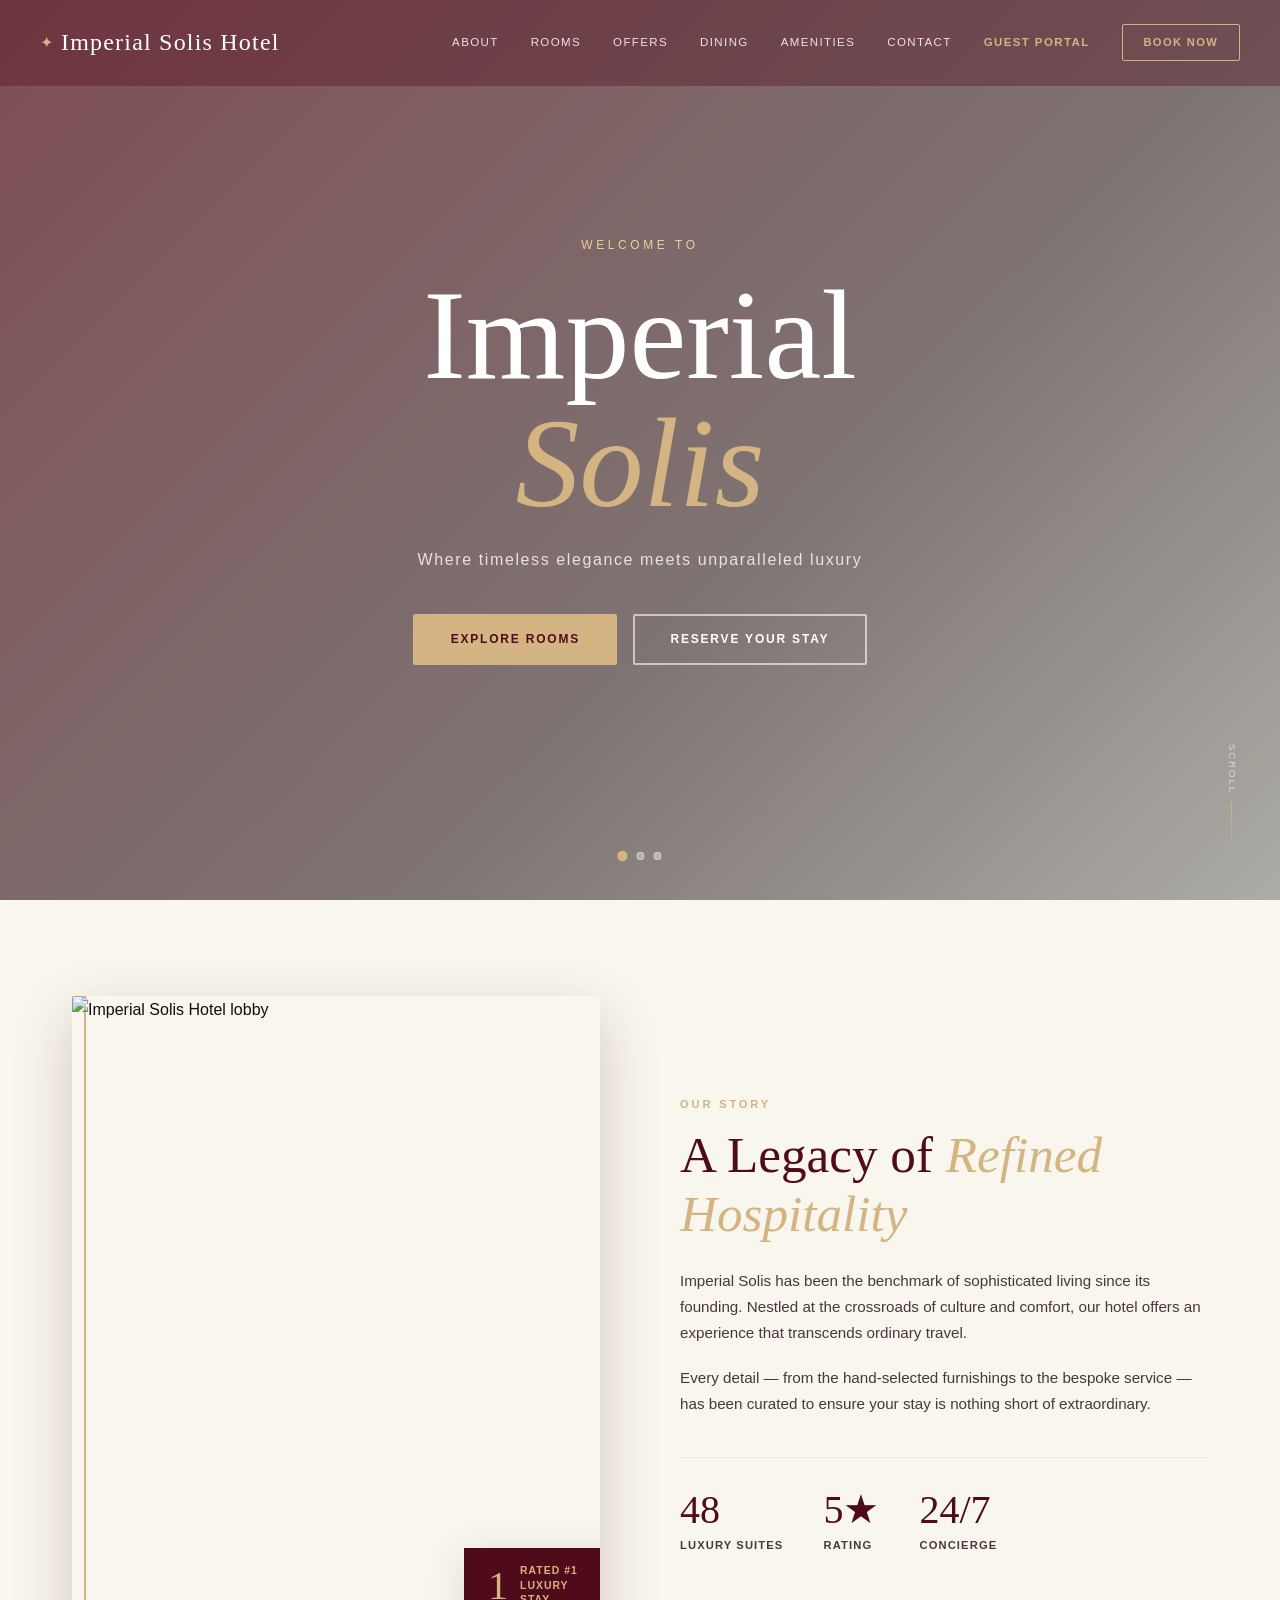
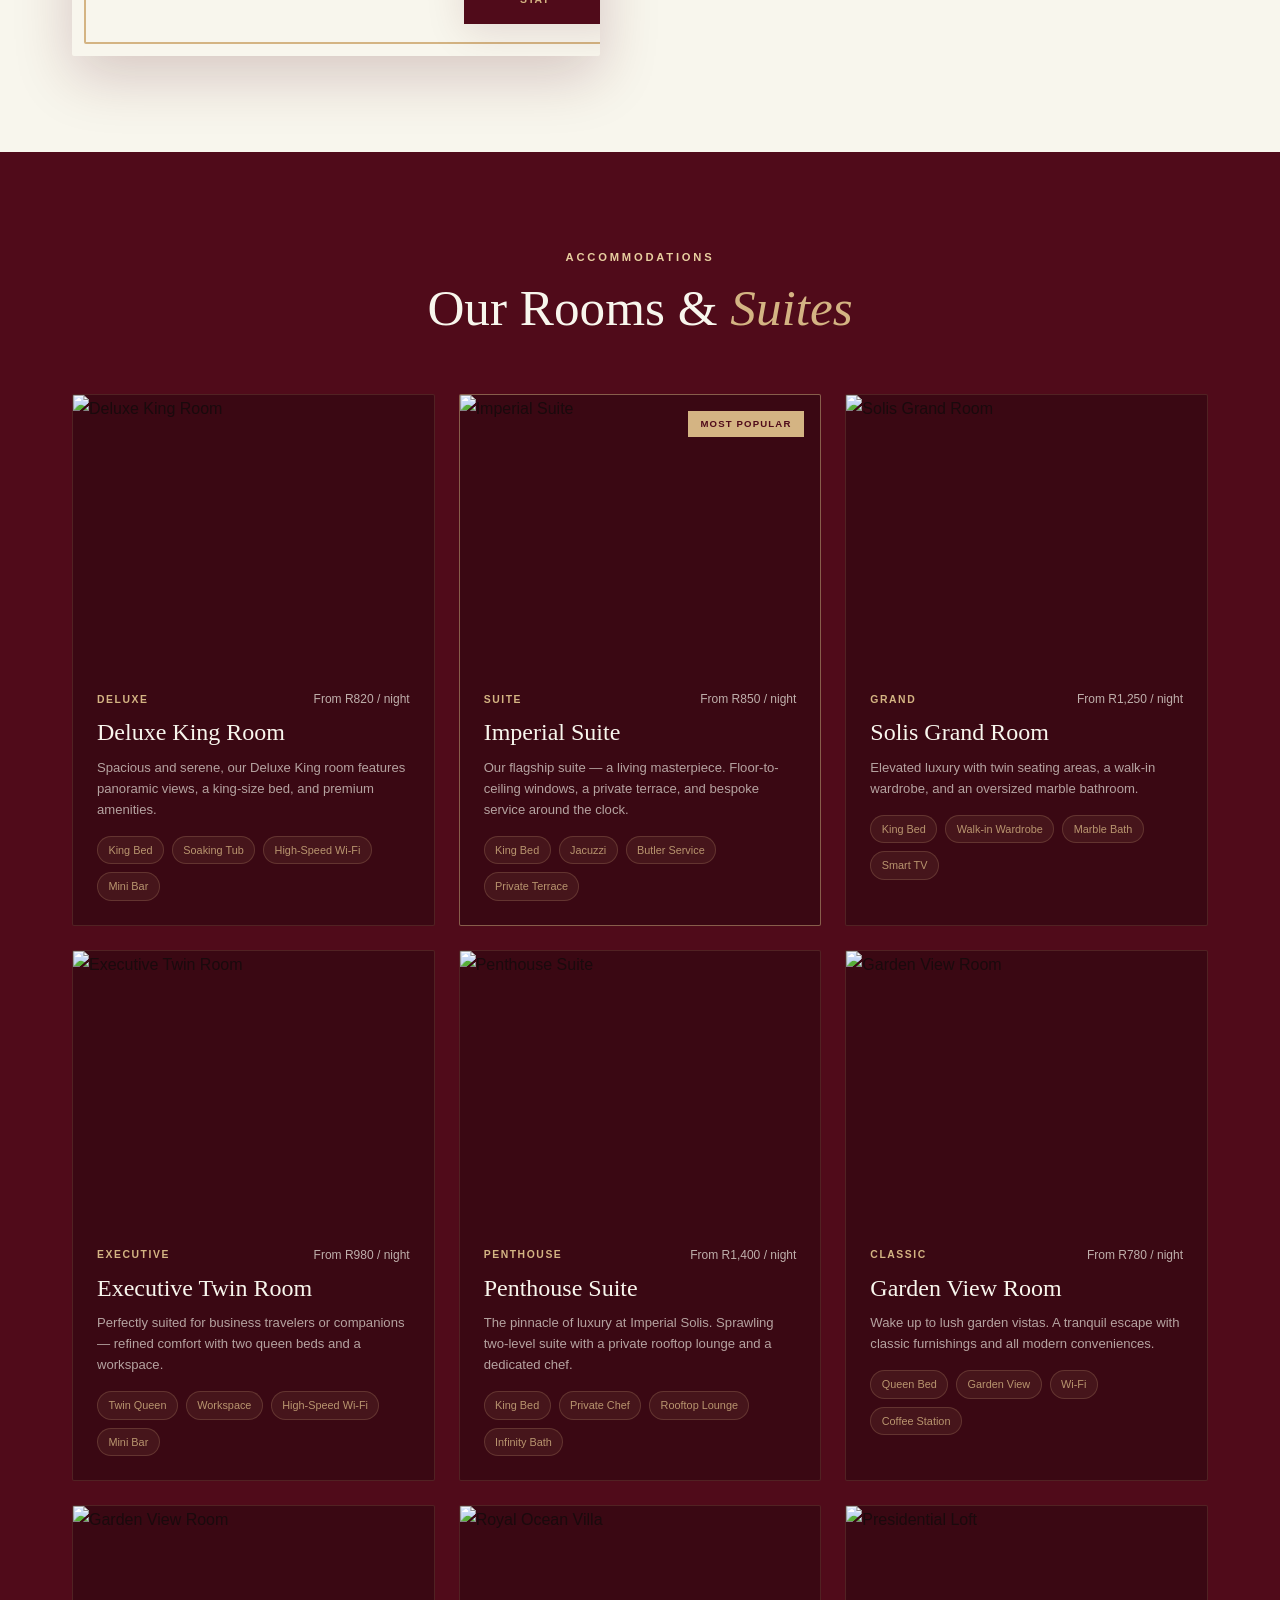
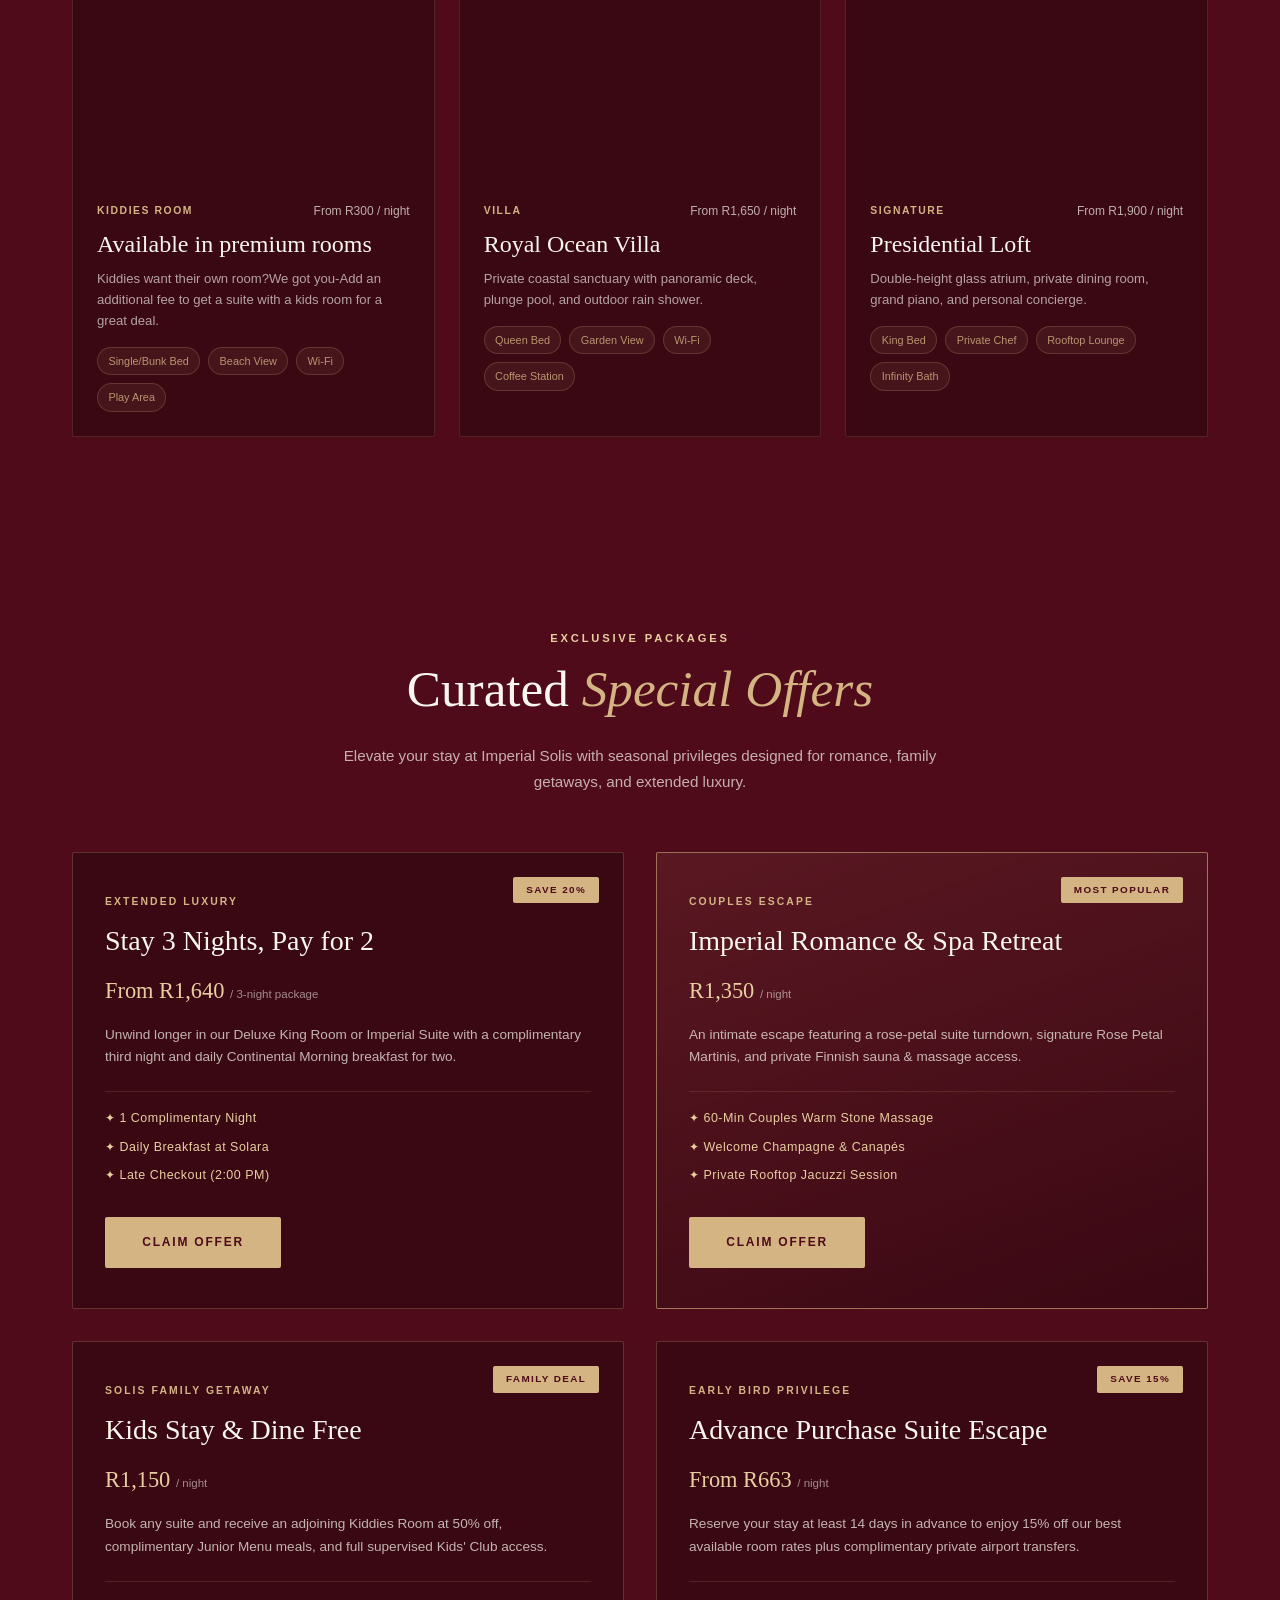
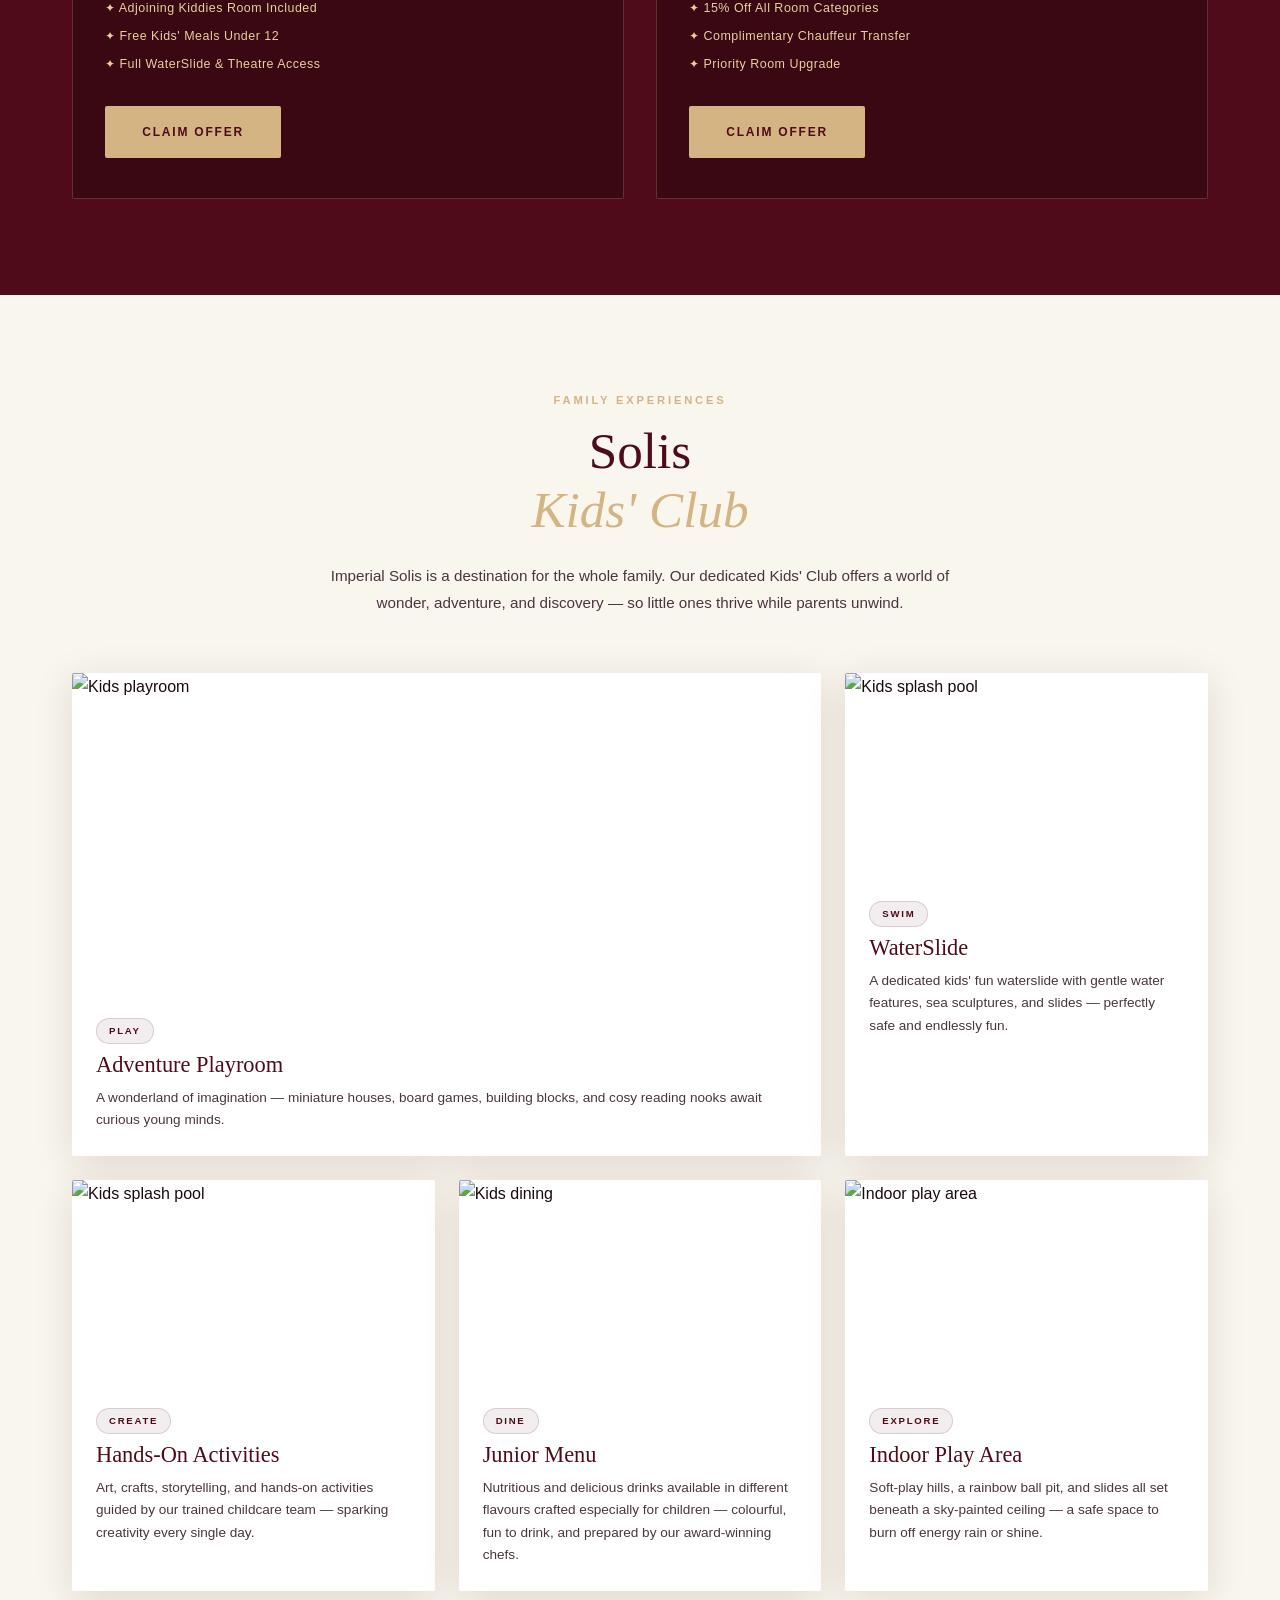
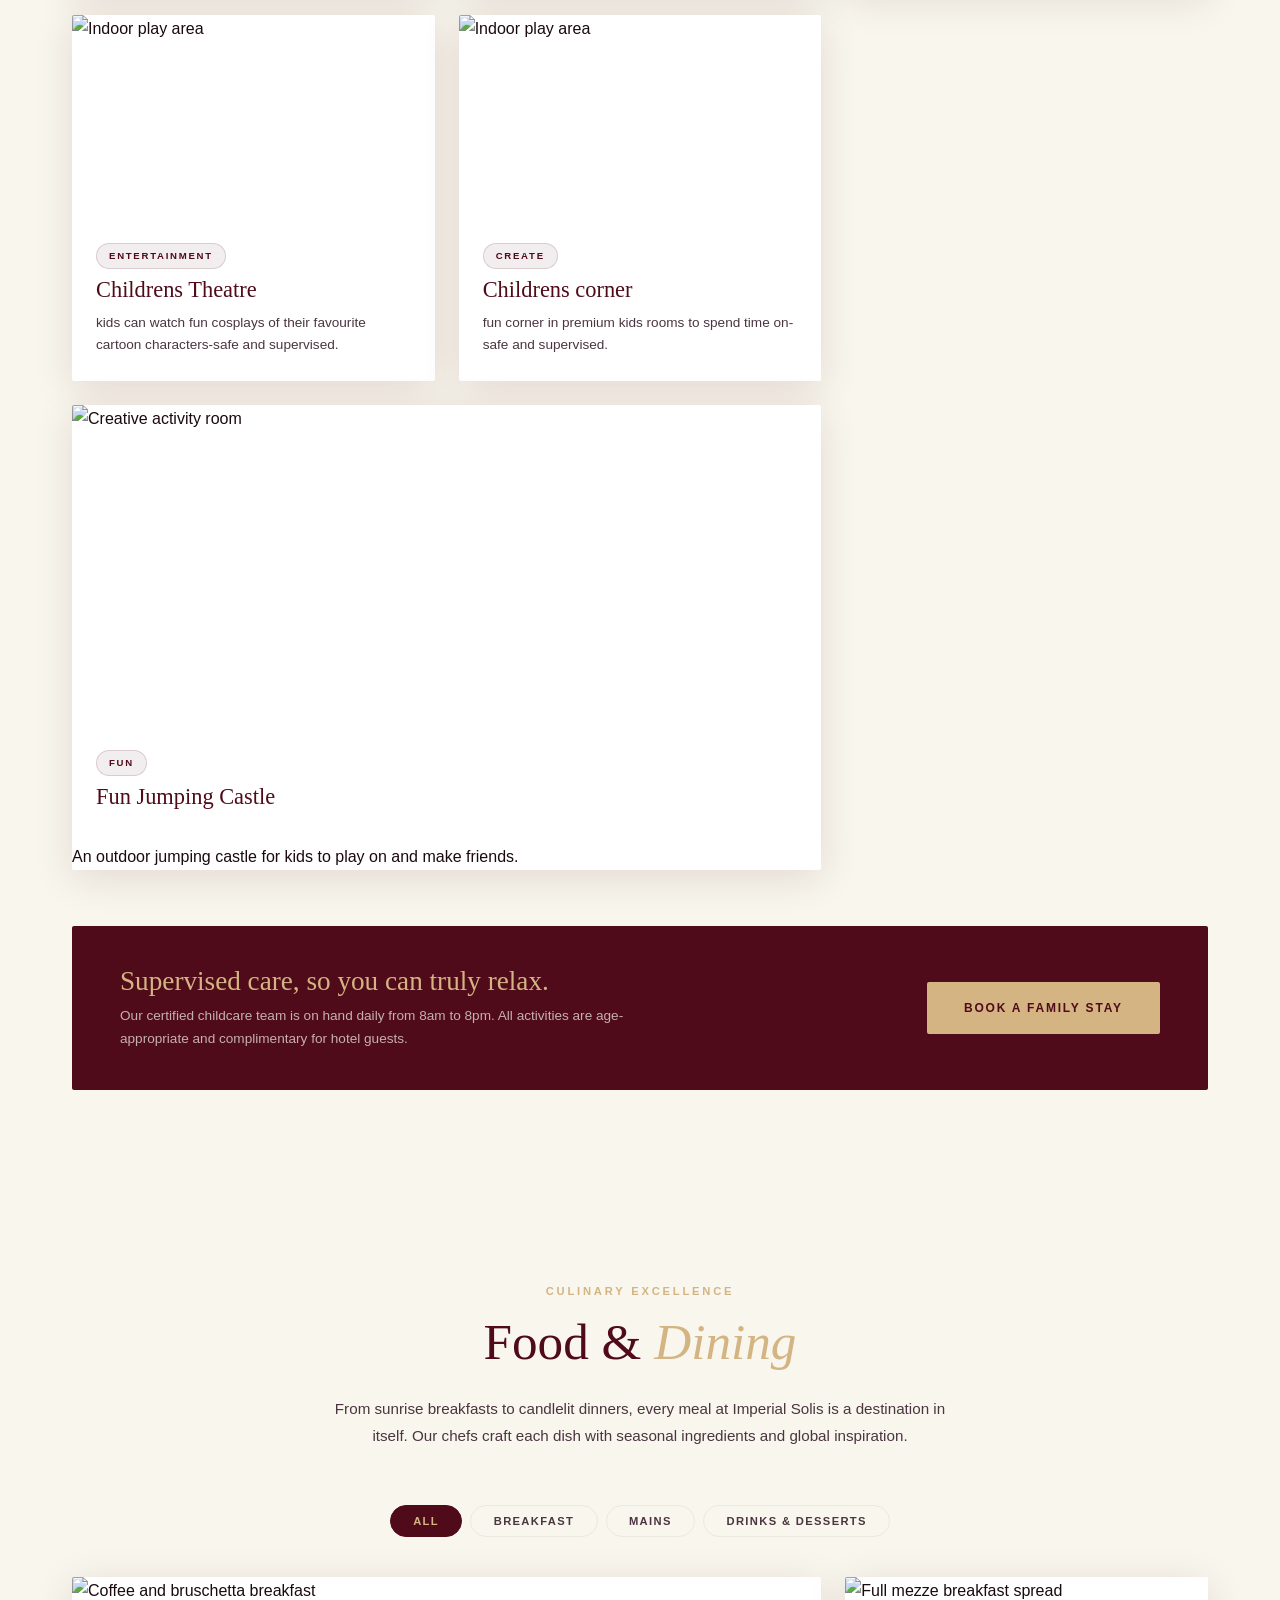
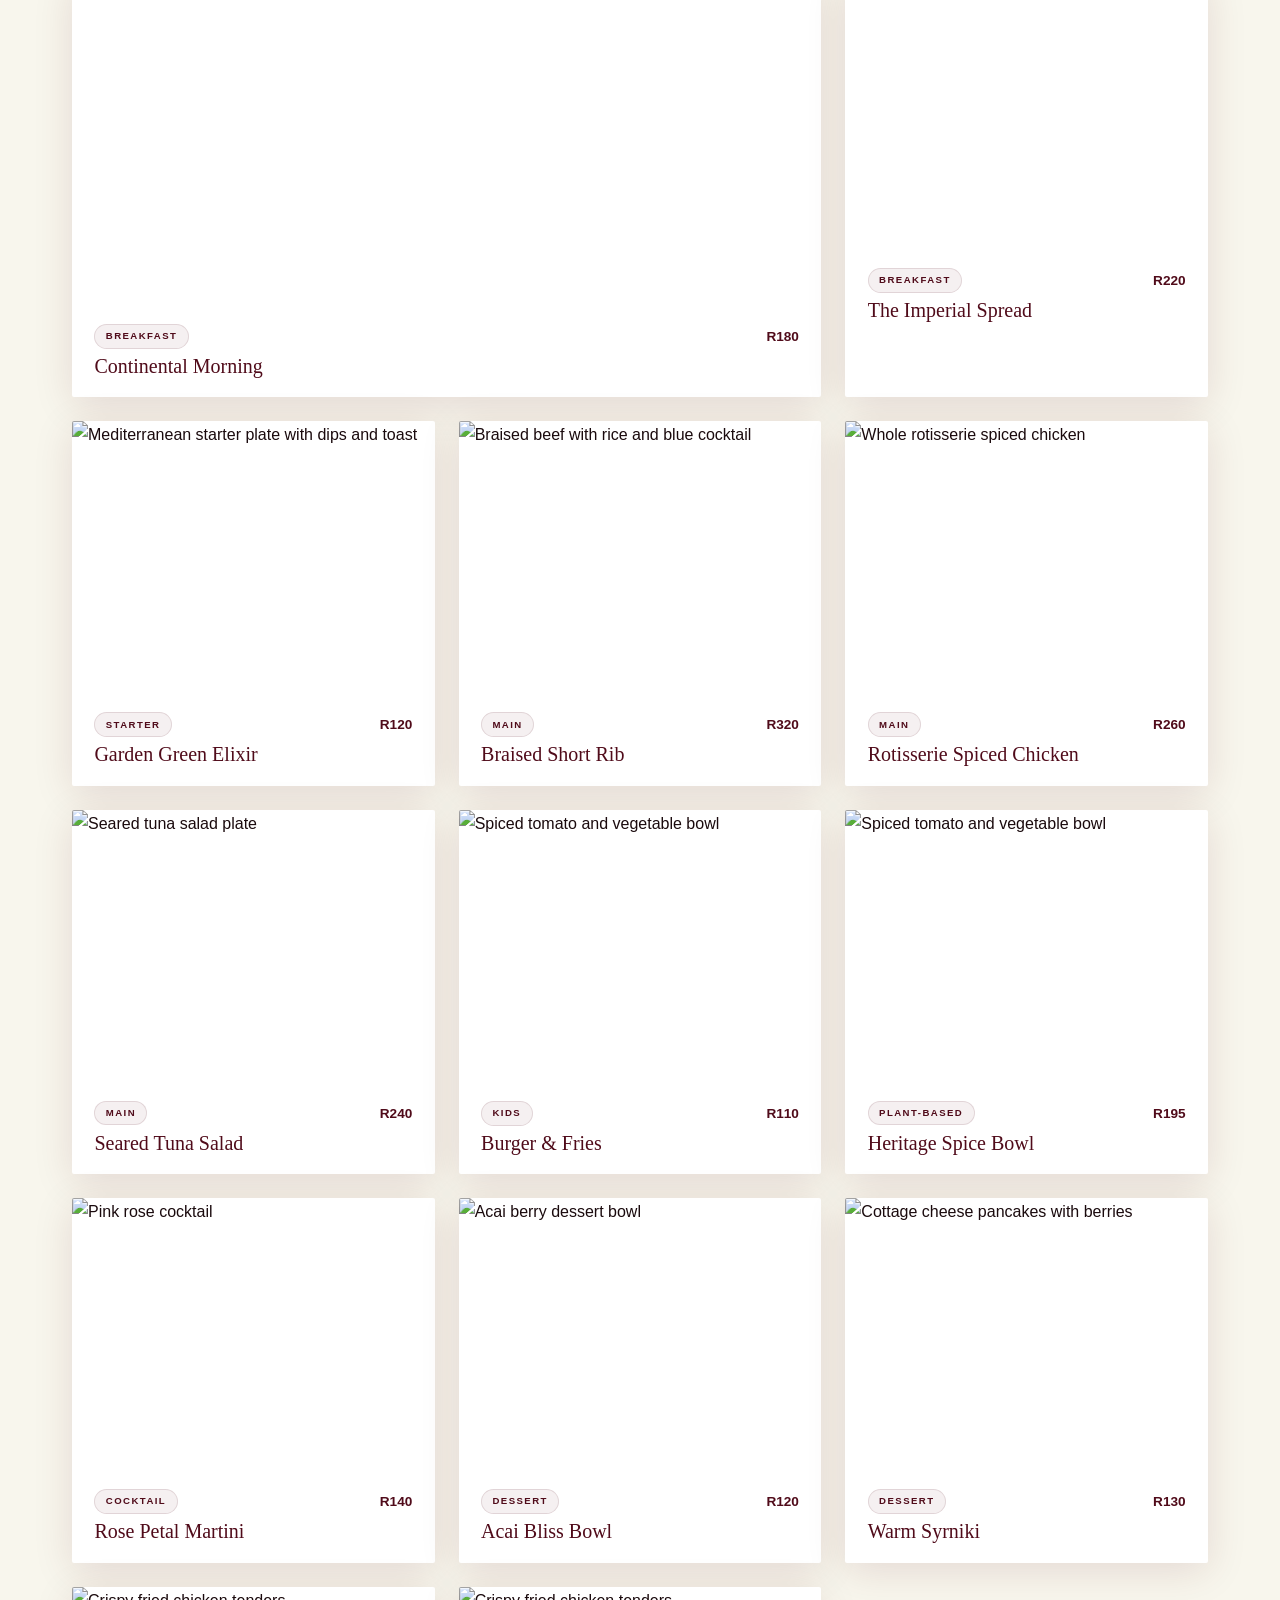
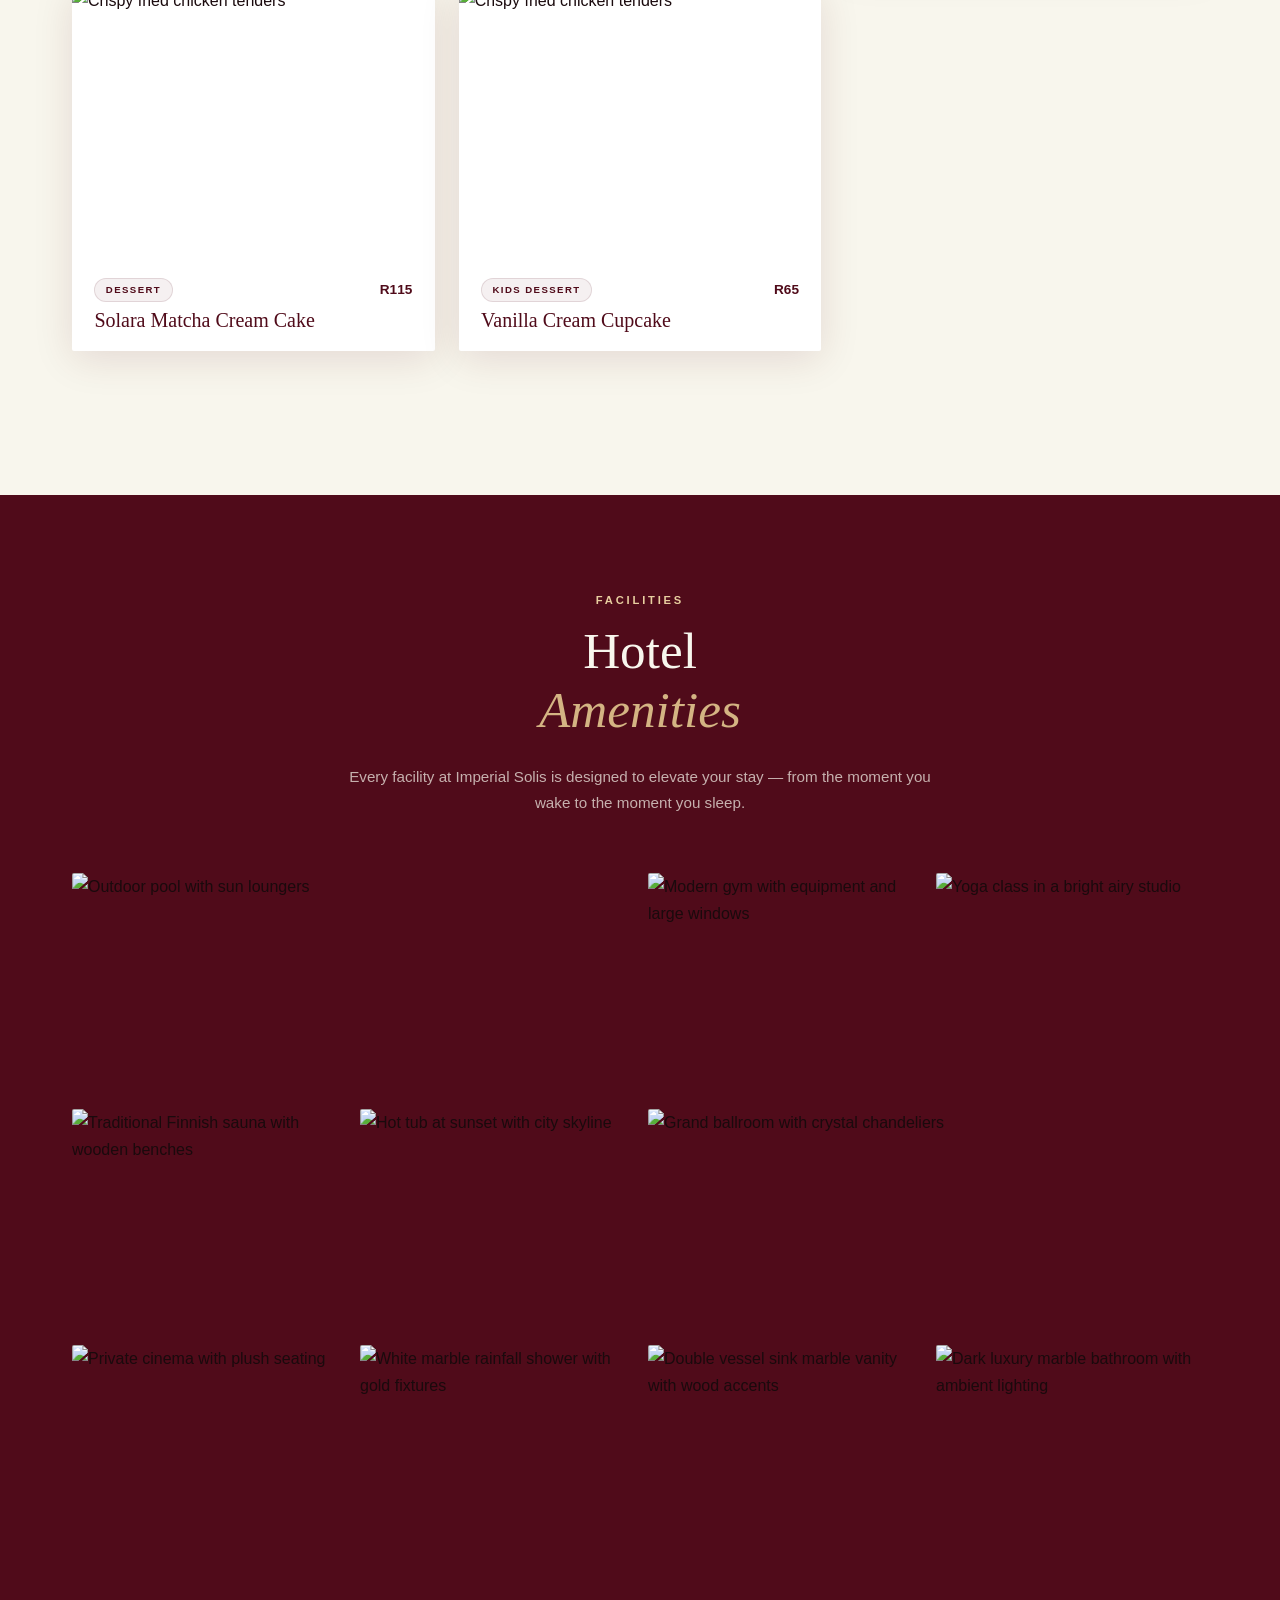
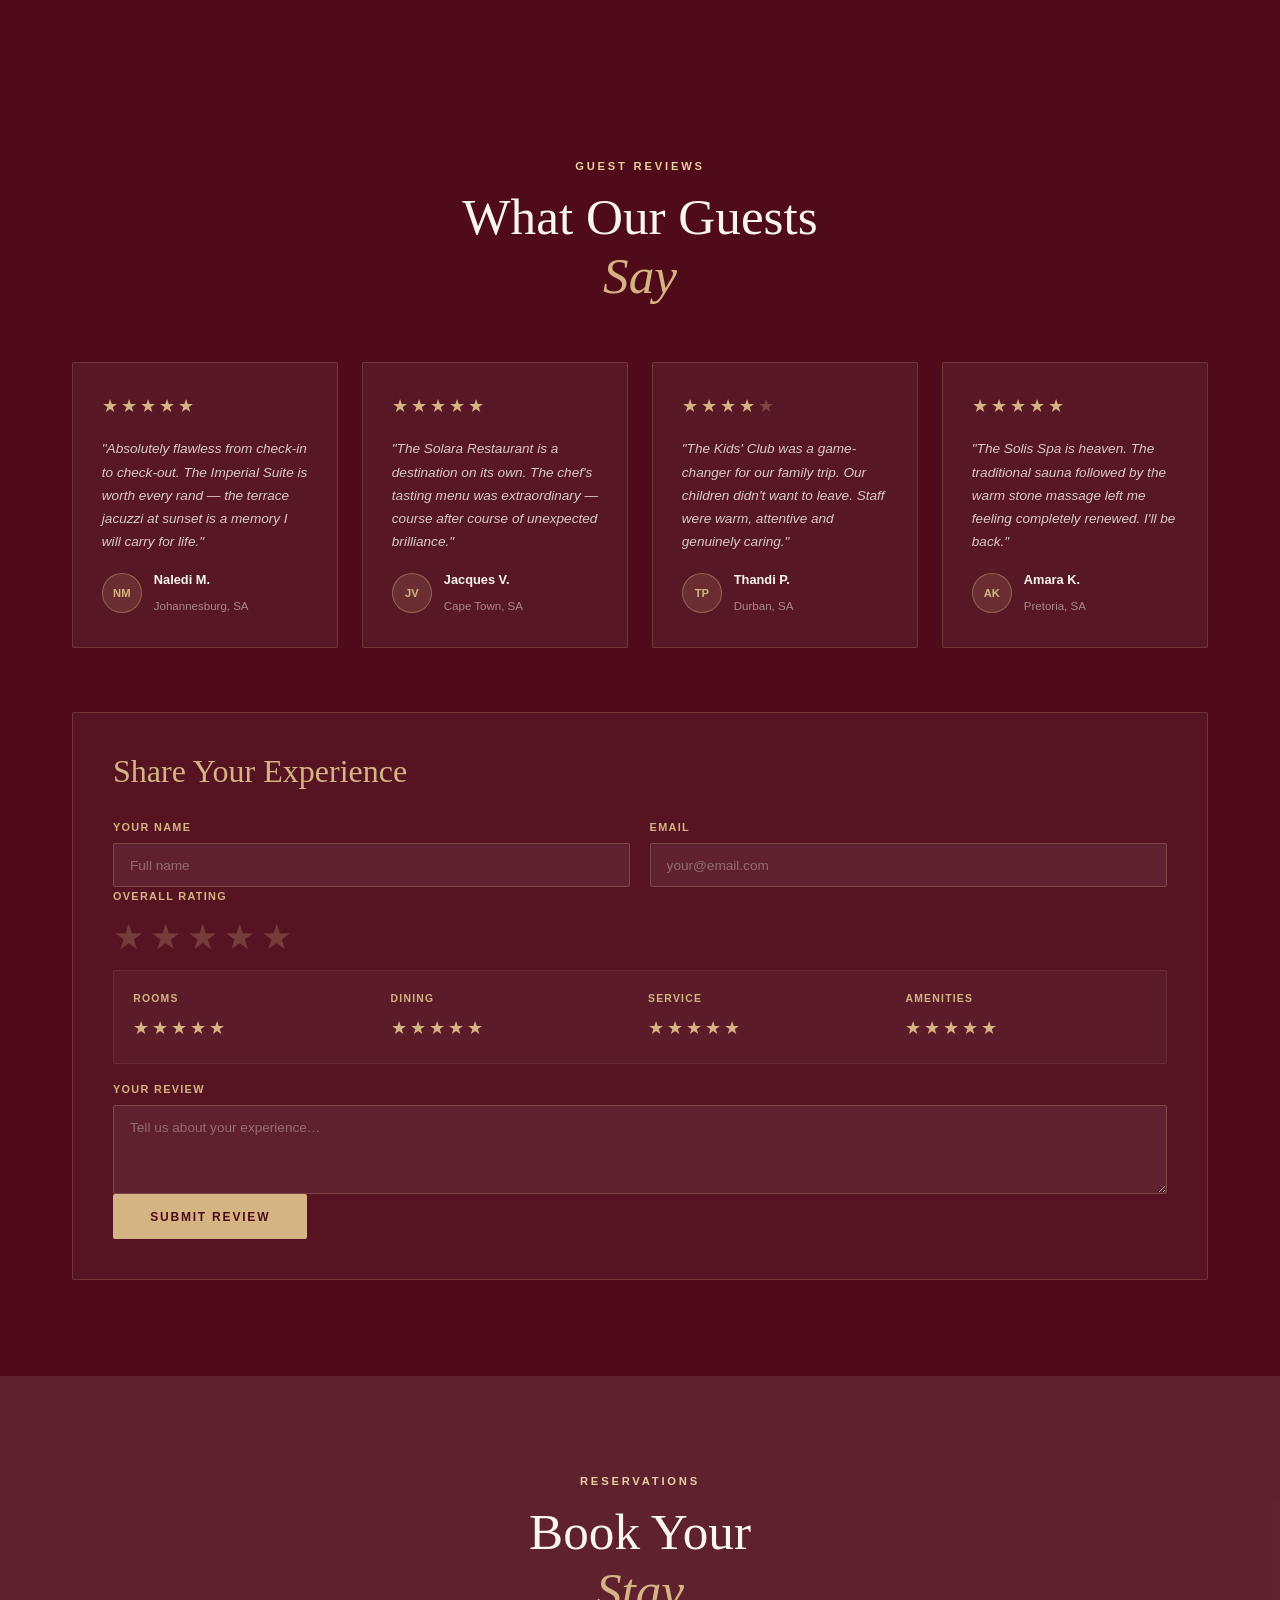
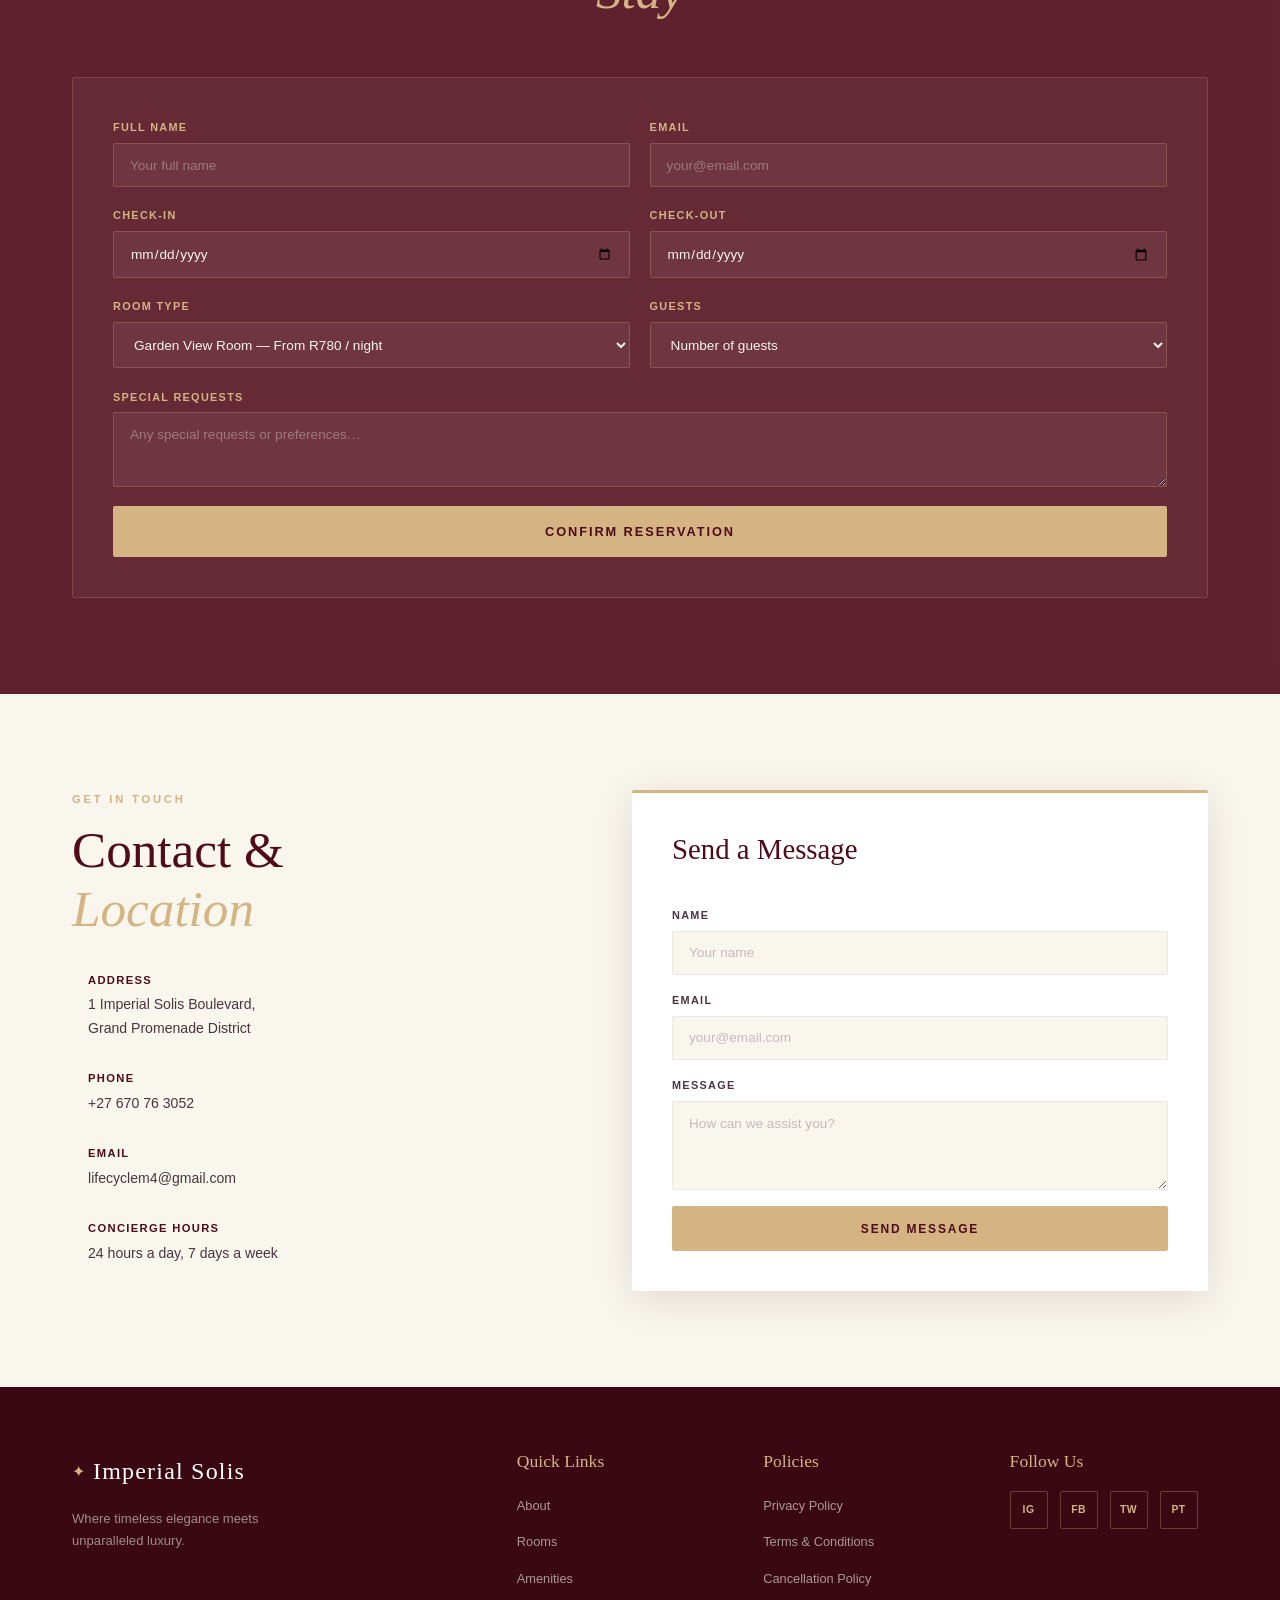
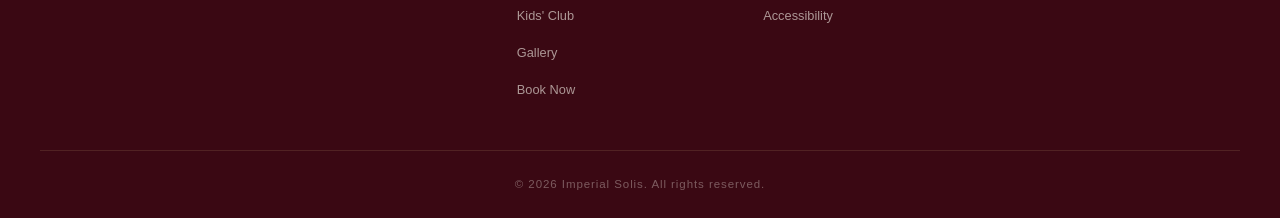
==== index.html @ 30271e2d "Add files via upload" ====
<!DOCTYPE html>
<html lang="en">
<head>
  <meta charset="UTF-8" />
  <meta name="viewport" content="width=device-width, initial-scale=1.0" />
  <title>Imperial Solis | Luxury Hotel</title>
  <link rel="preconnect" href="https://googleapis.com" />
  <link rel="preconnect" href="https://gstatic.com" crossorigin />
  <link href="https://googleapis.com/css2?family=Cormorant+Garamond:ital,wght@0,300;0,400;0,600;1,400&family=Montserrat:wght@300;400;500;600;700&display=swap" rel="stylesheet" />
  <link rel="stylesheet" href="style.css" />
</head>
<body>

  <!-- NAVBAR -->
  <header id="navbar" class="at-hero">
    <div class="nav-inner">
      <a href="#hero" class="logo">
        <span class="logo-icon">✦</span>
        <span class="logo-text">Imperial Solis Hotel</span>
      </a>
      <nav class="nav-links" id="navLinks">
        <a href="#about">About</a>
        <a href="#rooms">Rooms</a>
        <a href="#offers">Offers</a>
        <a href="#dining">Dining</a>
        <a href="#amenities">Amenities</a>
        <a href="#contact">Contact</a>
        <a href="guest.html" style="color: var(--gold); font-weight: 700;">Guest Portal</a>
      </nav>
      <a href="#booking" class="nav-cta">Book Now</a>
      <button class="hamburger" id="hamburger" aria-label="Menu">
        <span></span><span></span><span></span>
      </button>
    </div>
  </header>

  <!-- ============ HERO ============ -->
  <section id="hero">
    <div class="hero-bg">
      <div class="hero-slide active" style="background-image:url('pexels-misbaa-eri-426041722-39894350.jpg')"></div>
      <div class="hero-slide" style="background-image:url('pexels-jack-zhang-321160704-38517469.jpg')"></div>
      <div class="hero-slide" style="background-image:url('pexels-misbaa-eri-426041722-36816426.jpg')"></div>
    </div>
    <div class="hero-overlay"></div>

    <div class="hero-content">
      <p class="hero-eyebrow">Welcome to</p>
      <h1 class="hero-title">Imperial <em>Solis</em></h1>
      <p class="hero-subtitle">Where timeless elegance meets unparalleled luxury</p>
      <div class="hero-actions">
        <a href="#rooms" class="btn btn-primary">Explore Rooms</a>
        <a href="#booking" class="btn btn-outline">Reserve Your Stay</a>
      </div>
    </div>

    <div class="hero-dots">
      <button class="dot active" data-slide="0" aria-label="Slide 1"></button>
      <button class="dot" data-slide="1" aria-label="Slide 2"></button>
      <button class="dot" data-slide="2" aria-label="Slide 3"></button>
    </div>

    <div class="scroll-hint">
      <span>Scroll</span>
      <div class="scroll-line"></div>
    </div>
  </section>

  <!-- ============ ABOUT ============ -->
  <section id="about" class="section">
    <div class="container about-grid">
      <div class="about-image-wrap">
         <img src="pexels-sasi-tha-37098094.jpg" alt="Imperial Solis Hotel lobby" />
        <div class="about-badge">
          <span class="badge-num">1</span>
          <span class="badge-txt">Rated #1 Luxury Stay</span>
        </div>
      </div>

      <div class="about-text">
        <span class="section-label">Our Story</span>
        <h2 class="section-title">A Legacy of <em>Refined Hospitality</em></h2>
        <p>
          Imperial Solis has been the benchmark of sophisticated living since its founding. Nestled at the crossroads of culture and comfort, our hotel offers an experience that transcends ordinary travel.
        </p>
        <p>
          Every detail — from the hand-selected furnishings to the bespoke service — has been curated to ensure your stay is nothing short of extraordinary.
        </p>

        <div class="about-stats">
          <div class="stat">
            <span class="stat-num">48</span>
            <span class="stat-lbl">Luxury Suites</span>
          </div>
          <div class="stat">
            <span class="stat-num">5★</span>
            <span class="stat-lbl">Rating</span>
          </div>
          <div class="stat">
            <span class="stat-num">24/7</span>
            <span class="stat-lbl">Concierge</span>
          </div>
        </div>
      </div>
    </div>
  </section>

  <!-- ============ ROOMS ============ -->
  <section id="rooms" class="section bg-dark">
    <div class="container">
      <div class="section-header">
        <span class="section-label light">Accommodations</span>
        <h2 class="section-title light">Our Rooms &amp; <em>Suites</em></h2>
      </div>

      <div class="rooms-grid">
        <!-- Deluxe King Room -->
        <div class="room-card">
          <div class="room-img-wrap">
            <img src="pexels-misbaa-eri-426041722-36767624.jpg" alt="Deluxe King Room" />
            <div class="room-overlay">
              <a href="#booking" class="btn btn-primary">Book This Room</a>
            </div>
          </div>
          <div class="room-info">
            <div class="room-meta">
              <span class="room-type">Deluxe</span>
              <span class="room-price">From R820 / night</span>
            </div>
            <h3 class="room-name">Deluxe King Room</h3>
            <p class="room-desc">Spacious and serene, our Deluxe King room features panoramic views, a king-size bed, and premium amenities.</p>
            <div class="room-features">
              <span>King Bed</span>
              <span>Soaking Tub</span>
              <span>High-Speed Wi-Fi</span>
              <span>Mini Bar</span>
            </div>
          </div>
        </div>

        <!-- Imperial Suite -->
        <div class="room-card featured">
          <span class="room-badge-label">Most Popular</span>
          <div class="room-img-wrap">
            <img src="pexels-misbaa-eri-426041722-36816426.jpg" alt="Imperial Suite" />
            <div class="room-overlay">
              <a href="#booking" class="btn btn-primary">Book This Room</a>
            </div>
          </div>
          <div class="room-info">
            <div class="room-meta">
              <span class="room-type">Suite</span>
              <span class="room-price">From R850 / night</span>
            </div>
            <h3 class="room-name">Imperial Suite</h3>
            <p class="room-desc">Our flagship suite — a living masterpiece. Floor-to-ceiling windows, a private terrace, and bespoke service around the clock.</p>
            <div class="room-features">
              <span>King Bed</span>
              <span>Jacuzzi</span>
              <span>Butler Service</span>
              <span>Private Terrace</span>
            </div>
          </div>
        </div>

        <!-- Solis Grand Room -->
        <div class="room-card">
          <div class="room-img-wrap">
            <img src="pexels-misbaa-eri-426041722-39894350.jpg" alt="Solis Grand Room" />
            <div class="room-overlay">
              <a href="#booking" class="btn btn-primary">Book This Room</a>
            </div>
          </div>
          <div class="room-info">
            <div class="room-meta">
              <span class="room-type">Grand</span>
              <span class="room-price">From R1,250 / night</span>
            </div>
            <h3 class="room-name">Solis Grand Room</h3>
            <p class="room-desc">Elevated luxury with twin seating areas, a walk-in wardrobe, and an oversized marble bathroom.</p>
            <div class="room-features">
              <span>King Bed</span>
              <span>Walk-in Wardrobe</span>
              <span>Marble Bath</span>
              <span>Smart TV</span>
            </div>
          </div>
        </div>

        <!-- Executive Twin Room -->
        <div class="room-card">
          <div class="room-img-wrap">
             <img src="pexels-vinod-c-1862669-5860693.jpg" alt="Executive Twin Room" />
            <div class="room-overlay">
              <a href="#booking" class="btn btn-primary">Book This Room</a>
            </div>
          </div>
          <div class="room-info">
            <div class="room-meta">
              <span class="room-type">Executive</span>
              <span class="room-price">From R980 / night</span>
            </div>
            <h3 class="room-name">Executive Twin Room</h3>
            <p class="room-desc">Perfectly suited for business travelers or companions — refined comfort with two queen beds and a workspace.</p>
            <div class="room-features">
              <span>Twin Queen</span>
              <span>Workspace</span>
              <span>High-Speed Wi-Fi</span>
              <span>Mini Bar</span>
            </div>
          </div>
        </div>

        <!-- Penthouse Suite -->
        <div class="room-card">
          <div class="room-img-wrap">
            <img src="pexels-jack-zhang-321160704-38517469.jpg" alt="Penthouse Suite" />
            <div class="room-overlay">
              <a href="#booking" class="btn btn-primary">Book This Room</a>
            </div>
          </div>
          <div class="room-info">
            <div class="room-meta">
              <span class="room-type">Penthouse</span>
              <span class="room-price">From R1,400 / night</span>
            </div>
            <h3 class="room-name">Penthouse Suite</h3>
            <p class="room-desc">The pinnacle of luxury at Imperial Solis. Sprawling two-level suite with a private rooftop lounge and a dedicated chef.</p>
            <div class="room-features">
              <span>King Bed</span>
              <span>Private Chef</span>
              <span>Rooftop Lounge</span>
              <span>Infinity Bath</span>
            </div>
          </div>
        </div>

        <div class="room-card">
          <div class="room-img-wrap">
            <img src="pexels-chrislyn-dsouza-424969149-34496701.jpg" alt="Garden View Room" />
            <div class="room-overlay">
              <a href="#booking" class="btn btn-primary">Book This Room</a>
            </div>
          </div>
          <div class="room-info">
            <div class="room-meta">
              <span class="room-type">Classic</span>
              <span class="room-price">From R780 / night</span>
            </div>
            <h3 class="room-name">Garden View Room</h3>
            <p class="room-desc">Wake up to lush garden vistas. A tranquil escape with classic furnishings and all modern conveniences.</p>
            <div class="room-features">
              <span>Queen Bed</span>
              <span>Garden View</span>
              <span>Wi-Fi</span>
              <span>Coffee Station</span>
            </div>
          </div>
        </div>

      <div class="room-card">
          <div class="room-img-wrap">
            <img src="shoham-avisrur-iSO22I2l5uc-unsplash.jpg" alt="Garden View Room" />
            <div class="room-overlay">
              <a href="#booking" class="btn btn-primary">Book This Room</a>
            </div>
          </div>
          <div class="room-info">
            <div class="room-meta">
              <span class="room-type">Kiddies room</span>
              <span class="room-price">From R300 / night</span>
            </div>
            <h3 class="room-name">Available in premium rooms</h3>
            <p class="room-desc">Kiddies want their own room?We got you-Add an additional fee to get a suite with a kids room for a great deal.</p>
            <div class="room-features">
              <span>Single/Bunk Bed</span>
              <span>Beach View</span>
              <span>Wi-Fi</span>
              <span>Play Area</span>
            </div>
          </div>
        </div>

        <div class="room-card">
          <div class="room-img-wrap">
            <img src="pexels-quang-nguyen-vinh-222549-2476632.jpg" alt="Royal Ocean Villa">
            <div class="room-overlay"><a href="#booking" class="btn btn-primary">Book This Room</a></div>
          </div>
          <div class="room-info">
            <div class="room-meta"><span class="room-type">Villa</span><span class="room-price">From R1,650 / night</span></div>
            <h3 class="room-name">Royal Ocean Villa</h3>
            <p class="room-desc">Private coastal sanctuary with panoramic deck, plunge pool, and outdoor rain shower.</p>
            <div class="room-features">
              <span>Queen Bed</span>
              <span>Garden View</span>
              <span>Wi-Fi</span>
              <span>Coffee Station</span>
            </div>
          </div>
        </div>

        <!-- NEW PICTURE 2 IN ROOMS -->
        <div class="room-card">
          
          <div class="room-img-wrap">
            <img src="pexels-artbovich-7045945.jpg" alt="Presidential Loft">
            <div class="room-overlay"><a href="#booking" class="btn btn-primary">Book This Room</a></div>
          </div>
          <div class="room-info">
            <div class="room-meta"><span class="room-type">Signature</span><span class="room-price">From R1,900 / night</span></div>
            <h3 class="room-name">Presidential Loft</h3>
            <p class="room-desc">Double-height glass atrium, private dining room, grand piano, and personal concierge.</p>
            <div class="room-features">
              <span>King Bed</span>
              <span>Private Chef</span>
              <span>Rooftop Lounge</span>
              <span>Infinity Bath</span>
            </div>
          </div>
        </div>
      </div>
    </div>

  </section>


  <!-- ============ SPECIAL OFFERS ============ -->
<section id="offers" class="section bg-dark">
  <div class="container">
    <div class="section-header">
      <span class="section-label light">Exclusive Packages</span>
      <h2 class="section-title light">Curated <em>Special Offers</em></h2>
      <p class="section-intro" style="color: rgba(248, 246, 237, 0.7);">
        Elevate your stay at Imperial Solis with seasonal privileges designed for romance, family getaways, and extended luxury.
      </p>
    </div>

    <div class="offers-grid">
      <!-- Offer 1 -->
      <div class="offer-card">
        <span class="offer-badge">Save 20%</span>
        <span class="offer-tag">Extended Luxury</span>
        <h3>Stay 3 Nights, Pay for 2</h3>
        <p class="offer-price">From R1,640 <span>/ 3-night package</span></p>
        <p class="offer-desc">
          Unwind longer in our Deluxe King Room or Imperial Suite with a complimentary third night and daily Continental Morning breakfast for two.
        </p>
        <ul class="offer-perks">
          <li>✦ 1 Complimentary Night</li>
          <li>✦ Daily Breakfast at Solara</li>
          <li>✦ Late Checkout (2:00 PM)</li>
        </ul>
        <a href="#booking" class="btn btn-primary">Claim Offer</a>
      </div>

      <!-- Offer 2 -->
      <div class="offer-card featured-offer">
        <span class="offer-badge">Most Popular</span>
        <span class="offer-tag">Couples Escape</span>
        <h3>Imperial Romance &amp; Spa Retreat</h3>
        <p class="offer-price">R1,350 <span>/ night</span></p>
        <p class="offer-desc">
          An intimate escape featuring a rose-petal suite turndown, signature Rose Petal Martinis, and private Finnish sauna &amp; massage access.
        </p>
        <ul class="offer-perks">
          <li>✦ 60-Min Couples Warm Stone Massage</li>
          <li>✦ Welcome Champagne &amp; Canapés</li>
          <li>✦ Private Rooftop Jacuzzi Session</li>
        </ul>
        <a href="#booking" class="btn btn-primary">Claim Offer</a>
      </div>

      <!-- Offer 3 -->
      <div class="offer-card">
        <span class="offer-badge">Family Deal</span>
        <span class="offer-tag">Solis Family Getaway</span>
        <h3>Kids Stay &amp; Dine Free</h3>
        <p class="offer-price">R1,150 <span>/ night</span></p>
        <p class="offer-desc">
          Book any suite and receive an adjoining Kiddies Room at 50% off, complimentary Junior Menu meals, and full supervised Kids' Club access.
        </p>
        <ul class="offer-perks">
          <li>✦ Adjoining Kiddies Room Included</li>
          <li>✦ Free Kids' Meals Under 12</li>
          <li>✦ Full WaterSlide &amp; Theatre Access</li>
        </ul>
        <a href="#booking" class="btn btn-primary">Claim Offer</a>
      </div>

      <!-- Offer 4 -->
      <div class="offer-card">
        <span class="offer-badge">Save 15%</span>
        <span class="offer-tag">Early Bird Privilege</span>
        <h3>Advance Purchase Suite Escape</h3>
        <p class="offer-price">From R663 <span>/ night</span></p>
        <p class="offer-desc">
          Reserve your stay at least 14 days in advance to enjoy 15% off our best available room rates plus complimentary private airport transfers.
        </p>
        <ul class="offer-perks">
          <li>✦ 15% Off All Room Categories</li>
          <li>✦ Complimentary Chauffeur Transfer</li>
          <li>✦ Priority Room Upgrade</li>
        </ul>
        <a href="#booking" class="btn btn-primary">Claim Offer</a>
      </div>
    </div>
  </div>
</section>





  <section id="kids" class="section kids-section">
    <div class="container">
      <div class="section-header">
        <p class="section-label">Family Experiences</p>
        <h2 class="section-title">Solis<br><em>Kids' Club</em></h2>
        <p class="section-intro">Imperial Solis is a destination for the whole family. Our dedicated Kids' Club offers a world of wonder, adventure, and discovery — so little ones thrive while parents unwind.</p>
      </div>
      <div class="kids-grid">

        <div class="kids-card kids-card--large">
          <div class="kids-card__img">
            <img src="megan-watson-2DTE3ePfnD8-unsplash.jpg" alt="Kids playroom" />
          </div>
          <div class="kids-card__body">
            <span class="kids-tag">Play</span>
            <h3>Adventure Playroom</h3>
            <p>A wonderland of imagination — miniature houses, board games, building blocks, and cosy reading nooks await curious young minds.</p>
          </div>
        </div>

        <div class="kids-card">
          <div class="kids-card__img">
            <img src="pexels-anasrul-muktafi-129685806-15737033.jpg" alt="Kids splash pool" />
          </div>
          <div class="kids-card__body">
            <span class="kids-tag">Swim</span>
            <h3>WaterSlide</h3>
            <p>A dedicated kids' fun waterslide with gentle water features, sea sculptures, and slides — perfectly safe and endlessly fun.</p>
          </div>
        </div>

         <div class="kids-card">
          <div class="kids-card__img">
            <img src="pexels-anasrul-muktafi-129685806-15737033.jpg" alt="Kids splash pool" />
          </div>
          <div class="kids-card__body">
            <span class="kids-tag">Create</span>
            <h3>Hands-On Activities</h3>
            <p>Art, crafts, storytelling, and hands-on activities guided by our trained childcare team — sparking creativity every single day.</p>
          </p>
          </div>
        </div>

        <div class="kids-card">
          <div class="kids-card__img">
            <img src="abhishek-hajare-kkrXVKK-jhg-unsplash.jpg" alt="Kids dining" />
          </div>
          <div class="kids-card__body">
            <span class="kids-tag">Dine</span>
            <h3>Junior Menu</h3>
            <p>Nutritious and delicious drinks available in different flavours crafted especially for children — colourful, fun to drink, and prepared by our award-winning chefs.</p>
          </div>
        </div>

        <div class="kids-card">
          <div class="kids-card__img">
            <img src="WhatsApp Image 2026-11-15 at 12.00.26 (4).jpeg" alt="Indoor play area" />
          </div>
          <div class="kids-card__body">
            <span class="kids-tag">Explore</span>
            <h3>Indoor Play Area</h3>
            <p>Soft-play hills, a rainbow ball pit, and slides all set beneath a sky-painted ceiling — a safe space to burn off energy rain or shine.</p>
          </div>
        </div>

         <div class="kids-card">
          <div class="kids-card__img">
            <img src="hoyoun-lee-tQVWtm93yXw-unsplash.jpg" alt="Indoor play area" />
          </div>
          <div class="kids-card__body">
            <span class="kids-tag">Entertainment</span>
            <h3>Childrens Theatre</h3>
            <p> kids can watch fun cosplays of their favourite cartoon characters-safe and supervised.</p>
          </div>
        </div>

         <div class="kids-card">
          <div class="kids-card__img">
            <img src="asr-design-studio-3mtds3PygEw-unsplash.jpg" alt="Indoor play area" />
          </div>
          <div class="kids-card__body">
            <span class="kids-tag">Create</span>
            <h3>Childrens corner</h3>
            <p>fun corner in premium kids rooms to spend time on-safe and supervised.</p>
          </div>
        </div>

        <div class="kids-card kids-card--large">
          <div class="kids-card__img">
            <img src="samuel-lopez-cruz-a_hMEPZUmOM-unsplash.jpg" alt="Creative activity room" />
          </div>
          <div class="kids-card__body">
            <span class="kids-tag">Fun</span>
            <h3>Fun Jumping Castle</h3>
            <p></div>An outdoor jumping castle for kids to play on and make friends.
        </div>
 

        

      </div>

      <div class="kids-cta">
        <div class="kids-cta__text">
          <h3>Supervised care, so you can truly relax.</h3>
          <p>Our certified childcare team is on hand daily from 8am to 8pm. All activities are age-appropriate and complimentary for hotel guests.</p>
        </div>
        <a href="#booking" class="btn btn-primary">Book a Family Stay</a>
      </div>
    </div>
  </section>

  <section id="dining" class="section">
    <div class="container">
      <div class="section-header">
        <span class="section-label">Culinary Excellence</span>
        <h2 class="section-title">Food &amp; <em>Dining</em></h2>
        <p class="section-intro">
          From sunrise breakfasts to candlelit dinners, every meal at Imperial Solis is a destination in itself. Our chefs craft each dish with seasonal ingredients and global inspiration.
        </p>
      </div>

      <div class="dining-tabs">
        <button class="dtab active" data-tab="all">All</button>
        <button class="dtab" data-tab="breakfast">Breakfast</button>
        <button class="dtab" data-tab="mains">Mains</button>
        <button class="dtab" data-tab="drinks">Drinks &amp; Desserts</button>
      </div>

      <div class="dining-grid">
        <div class="dining-card dining-card--large" data-category="breakfast">
          <div class="dining-img">
            <img src="pexels-ekrulila-17612444.jpg" alt="Coffee and bruschetta breakfast" />
          </div>
          <div class="dining-body">
            <div style="display:flex; justify-content:space-between; align-items:center;">
              <span class="dining-tag">Breakfast</span>
              <span style="font-weight:700; color:var(--burgundy); font-size:0.85rem;">R180</span>
            </div>
            <h3>Continental Morning</h3>
          </div>
        </div>

        <div class="dining-card" data-category="breakfast">
          <div class="dining-img">
            <img src="pexels-kubranurcakiroglu-39008951.jpg" alt="Full mezze breakfast spread" />
          </div>
          <div class="dining-body">
            <div style="display:flex; justify-content:space-between; align-items:center;">
              <span class="dining-tag">Breakfast</span>
              <span style="font-weight:700; color:var(--burgundy); font-size:0.85rem;">R220</span>
            </div>
            <h3>The Imperial Spread</h3>
          </div>
        </div>
        

         <div class="dining-card" data-category="mains">
          <div class="dining-img">
            <img src="pexels-rahimegul-30216490.jpg" alt="Mediterranean starter plate with dips and toast" />
          </div>
          <div class="dining-body">
            <div style="display:flex; justify-content:space-between; align-items:center;">
              <span class="dining-tag">Starter</span>
              <span style="font-weight:700; color:var(--burgundy); font-size:0.85rem;">R120</span>
            </div>
            <h3>Garden Green Elixir</h3>
          </div>
        </div>


        <div class="dining-card" data-category="mains">
          <div class="dining-img">
            <img src="pexels-khezez-29935507.jpg" alt="Braised beef with rice and blue cocktail" />
          </div>
          <div class="dining-body">
            <div style="display:flex; justify-content:space-between; align-items:center;">
              <span class="dining-tag">Main</span>
              <span style="font-weight:700; color:var(--burgundy); font-size:0.85rem;">R320</span>
            </div>
            <h3>Braised Short Rib</h3>
          </div>
        </div>

        <div class="dining-card" data-category="mains">
          <div class="dining-img">
            <img src="pexels-kamrujjamanjewel-24866519.jpg" alt="Whole rotisserie spiced chicken" />
          </div>
          <div class="dining-body">
            <div style="display:flex; justify-content:space-between; align-items:center;">
              <span class="dining-tag">Main</span>
              <span style="font-weight:700; color:var(--burgundy); font-size:0.85rem;">R260</span>
            </div>
            <h3>Rotisserie Spiced Chicken</h3>
          </div>
        </div>

        <div class="dining-card" data-category="mains">
          <div class="dining-img">
            <img src="pexels-valeriya-19859329.jpg" alt="Seared tuna salad plate" />
          </div>
          <div class="dining-body">
            <div style="display:flex; justify-content:space-between; align-items:center;">
              <span class="dining-tag">Main</span>
              <span style="font-weight:700; color:var(--burgundy); font-size:0.85rem;">R240</span>
            </div>
            <h3>Seared Tuna Salad</h3>
          </div>
        </div>

        <div class="dining-card" data-category="mains">
          <div class="dining-img">
            <img src="sk-uVPV_nV17Tw-unsplash.jpg" alt="Spiced tomato and vegetable bowl" />
          </div>
          <div class="dining-body">
            <div style="display:flex; justify-content:space-between; align-items:center;">
              <span class="dining-tag">Kids</span>
              <span style="font-weight:700; color:var(--burgundy); font-size:0.85rem;">R110</span>
            </div>
            <h3>Burger &amp; Fries</h3>
          </div>
        </div>

        <div class="dining-card" data-category="mains">
          <div class="dining-img">
            <img src="pexels-djavvadi-7166541.jpg" alt="Spiced tomato and vegetable bowl" />
          </div>
          <div class="dining-body">
            <div style="display:flex; justify-content:space-between; align-items:center;">
              <span class="dining-tag">Plant-Based</span>
              <span style="font-weight:700; color:var(--burgundy); font-size:0.85rem;">R195</span>
            </div>
            <h3>Heritage Spice Bowl</h3>
          </div>
        </div>

        <div class="dining-card" data-category="drinks">
          <div class="dining-img">
            <img src="pexels-samed-bayrak-2518016-16148537.jpg" alt="Pink rose cocktail" />
          </div>
          <div class="dining-body">
            <div style="display:flex; justify-content:space-between; align-items:center;">
              <span class="dining-tag">Cocktail</span>
              <span style="font-weight:700; color:var(--burgundy); font-size:0.85rem;">R140</span>
            </div>
            <h3>Rose Petal Martini</h3>
          </div>
        </div>

        <div class="dining-card" data-category="drinks">
          <div class="dining-img">
            <img src="pexels-thecactusena-28935588.jpg" alt="Acai berry dessert bowl" />
          </div>
          <div class="dining-body">
            <div style="display:flex; justify-content:space-between; align-items:center;">
              <span class="dining-tag">Dessert</span>
              <span style="font-weight:700; color:var(--burgundy); font-size:0.85rem;">R120</span>
            </div>
            <h3>Acai Bliss Bowl</h3>
          </div>
        </div>

        <div class="dining-card" data-category="drinks">
          <div class="dining-img">
            <img src="pexels-nadin-sh-78971847-15419501.jpg" alt="Cottage cheese pancakes with berries" />
          </div>
          <div class="dining-body">
            <div style="display:flex; justify-content:space-between; align-items:center;">
              <span class="dining-tag">Dessert</span>
              <span style="font-weight:700; color:var(--burgundy); font-size:0.85rem;">R130</span>
            </div>
            <h3>Warm Syrniki</h3>
          </div>
        </div>

        <div class="dining-card" data-category="drinks">
          <div class="dining-img">
            <img src="pexels-dhiraj-jain-207743066-15486347.jpg" alt="Crispy fried chicken tenders" />
          </div>
          <div class="dining-body">
            <div style="display:flex; justify-content:space-between; align-items:center;">
              <span class="dining-tag">Dessert</span>
              <span style="font-weight:700; color:var(--burgundy); font-size:0.85rem;">R115</span>
            </div>
            <h3>Solara Matcha Cream Cake</h3>
          </div>
        </div>

        <div class="dining-card" data-category="drinks">
          <div class="dining-img">
            <img src="deva-williamson-S2jw81lfrG0-unsplash.jpg" alt="Crispy fried chicken tenders" />
          </div>
          <div class="dining-body">
            <div style="display:flex; justify-content:space-between; align-items:center;">
              <span class="dining-tag">Kids Dessert</span>
              <span style="font-weight:700; color:var(--burgundy); font-size:0.85rem;">R65</span>
            </div>
            <h3>Vanilla Cream Cupcake</h3>
          </div>
        </div>
      </div>
    </div>
  </section>
 

  <section id="hotel-amenities" class="section bg-dark">
    <div class="container">
      <div class="section-header">
        <p class="section-label light">Facilities</p>
        <h2 class="section-title light">Hotel<br><em>Amenities</em></h2>
        <p class="section-intro" style="color:rgba(248,246,237,0.7)">Every facility at Imperial Solis is designed to elevate your stay — from the moment you wake to the moment you sleep.</p>
      </div>
      <div class="ha-grid">

        <div class="ha-card ha-card--large">
          <img src="pexels-pavel-danilyuk-9119770.jpg" alt="Outdoor pool with sun loungers" />
          <div class="ha-overlay">
            <span class="ha-tag">Pool</span>
            <h3>Outdoor Infinity Pool</h3>
            <p>Sun-drenched pool deck with premium loungers and a swim-up bar under clear skies.</p>
          </div>
        </div>

        <div class="ha-card">
          <img src="pexels-waqas-ilyas-81841622-36877065.jpg" alt="Modern gym with equipment and large windows" />
          <div class="ha-overlay">
            <span class="ha-tag">Fitness</span>
            <h3>Fitness Centre</h3>
            <p>State-of-the-art equipment, weight racks and floor-to-ceiling windows with city views.</p>
          </div>
        </div>

        <div class="ha-card">
          <img src="pexels-eran-design-2158190390-35215411.jpg" alt="Yoga class in a bright airy studio" />
          <div class="ha-overlay">
            <span class="ha-tag">Wellness</span>
            <h3>Yoga &amp; Pilates Studio</h3>
            <p>Daily group sessions led by certified instructors in our light-filled, garden-facing studio.</p>
          </div>
        </div>

        <div class="ha-card">
          <img src="pexels-artbovich-7598363.jpg" alt="Traditional Finnish sauna with wooden benches" />
          <div class="ha-overlay">
            <span class="ha-tag">Spa</span>
            <h3>Traditional Sauna</h3>
            <p>Authentic Finnish wood sauna with birch fragrance, warm lighting and therapeutic steam.</p>
          </div>
        </div>

        <div class="ha-card">
          <img src="pexels-ahmetcotur-24807141.jpg" alt=" Hot tub at sunset with city skyline" />
          <div class="ha-overlay">
            <span class="ha-tag">Rooftop</span>
            <h3>Rooftop Jacuzzi</h3>
            <p>A seamless-edge pool at sunset, overlooking the entire city skyline from the highest vantage point.</p>
          </div>
        </div>

        <div class="ha-card ha-card--large">
          <img src="pexels-benni-fish-40038242-10509285.jpg" alt="Grand ballroom with crystal chandeliers" />
          <div class="ha-overlay">
            <span class="ha-tag">Events</span>
            <h3>Grand Ballroom</h3>
            <p>Dramatic crystal chandeliers, a grand stage and banquet seating for up to 500 guests.</p>
          </div>
        </div>

        <div class="ha-card">
          <img src="pexels-tima-miroshnichenko-7991579.jpg" alt="Private cinema with plush seating" />
          <div class="ha-overlay">
            <span class="ha-tag">Entertainment</span>
            <h3>Private Cinema</h3>
            <p>80-seat screening room with Dolby Atmos surround sound and in-seat service.</p>
          </div>
        </div>

        <div class="ha-card">
          <img src="pexels-perqued-13722863.jpg" alt="White marble rainfall shower with gold fixtures" />
          <div class="ha-overlay">
            <span class="ha-tag">Rooms</span>
            <h3>Marble Rain Shower</h3>
            <p>Floor-to-ceiling white Italian marble with an oversized rainfall head and gold fixtures.</p>
          </div>
        </div>

        <div class="ha-card">
          <img src="pexels-ela-de-pure-1402904686-33599113.jpg" alt="Double vessel sink marble vanity with wood accents" />
          <div class="ha-overlay">
            <span class="ha-tag">Rooms</span>
            <h3>Designer Vanity Suite</h3>
            <p>Double vessel sinks set into a hand-finished marble counter with warm wood accents.</p>
          </div>
        </div>

        <div class="ha-card">
          <img src="pexels-mr-dieds-400575610-15879552.jpg" alt="Dark luxury marble bathroom with ambient lighting" />
          <div class="ha-overlay">
            <span class="ha-tag">Entertainment</span>
            <h3>Imperial Solis Bar</h3>
            <p>Luxury and Grand bar with good music and ambient lighting.</p>
          </div>
        </div>

      </div>
    </div>
  </section>

  

  <section id="feedback" class="section bg-dark">
    <div class="container">
      <div class="section-header">
        <p class="section-label light">Guest Reviews</p>
        <h2 class="section-title light">What Our Guests<br><em>Say</em></h2>
      </div>

      <div class="reviews-strip">
        <div class="review-card">
          <div class="review-stars">
            <span class="star filled">&#9733;</span><span class="star filled">&#9733;</span><span class="star filled">&#9733;</span><span class="star filled">&#9733;</span><span class="star filled">&#9733;</span>
          </div>
          <p class="review-text">"Absolutely flawless from check-in to check-out. The Imperial Suite is worth every rand — the terrace jacuzzi at sunset is a memory I will carry for life."</p>
          <div class="review-author">
            <div class="review-avatar">NM</div>
            <div>
              <strong>Naledi M.</strong>
              <span>Johannesburg, SA</span>
            </div>
          </div>
        </div>
        <div class="review-card">
          <div class="review-stars">
            <span class="star filled">&#9733;</span><span class="star filled">&#9733;</span><span class="star filled">&#9733;</span><span class="star filled">&#9733;</span><span class="star filled">&#9733;</span>
          </div>
          <p class="review-text">"The Solara Restaurant is a destination on its own. The chef's tasting menu was extraordinary — course after course of unexpected brilliance."</p>
          <div class="review-author">
            <div class="review-avatar">JV</div>
            <div>
              <strong>Jacques V.</strong>
              <span>Cape Town, SA</span>
            </div>
          </div>
        </div>
        <div class="review-card">
          <div class="review-stars">
            <span class="star filled">&#9733;</span><span class="star filled">&#9733;</span><span class="star filled">&#9733;</span><span class="star filled">&#9733;</span><span class="star">&#9733;</span>
          </div>
          <p class="review-text">"The Kids' Club was a game-changer for our family trip. Our children didn't want to leave. Staff were warm, attentive and genuinely caring."</p>
          <div class="review-author">
            <div class="review-avatar">TP</div>
            <div>
              <strong>Thandi P.</strong>
              <span>Durban, SA</span>
            </div>
          </div>
        </div>
        <div class="review-card">
          <div class="review-stars">
            <span class="star filled">&#9733;</span><span class="star filled">&#9733;</span><span class="star filled">&#9733;</span><span class="star filled">&#9733;</span><span class="star filled">&#9733;</span>
          </div>
          <p class="review-text">"The Solis Spa is heaven. The traditional sauna followed by the warm stone massage left me feeling completely renewed. I'll be back."</p>
          <div class="review-author">
            <div class="review-avatar">AK</div>
            <div>
              <strong>Amara K.</strong>
              <span>Pretoria, SA</span>
            </div>
          </div>
        </div>
      </div>

      <div class="feedback-form-wrap">
        <h3>Share Your Experience</h3>
        <form class="feedback-form" id="feedbackForm" novalidate>
          <div class="form-row">
            <div class="form-group">
              <label for="fbName">Your Name</label>
              <input type="text" id="fbName" placeholder="Full name" required />
            </div>
            <div class="form-group">
              <label for="fbEmail">Email</label>
              <input type="email" id="fbEmail" placeholder="your@email.com" required />
            </div>
          </div>
          <div class="form-group full">
            <label>Overall Rating</label>
            <div class="star-rating" id="starRating">
              <span class="rate-star" data-val="1">&#9733;</span>
              <span class="rate-star" data-val="2">&#9733;</span>
              <span class="rate-star" data-val="3">&#9733;</span>
              <span class="rate-star" data-val="4">&#9733;</span>
              <span class="rate-star" data-val="5">&#9733;</span>
            </div>
            <input type="hidden" id="fbRating" value="0" />
          </div>
          <div class="rating-categories">
            <div class="rating-cat">
              <label>Rooms</label>
              <div class="mini-stars" data-cat="rooms">
                <span class="ms" data-val="1">&#9733;</span><span class="ms" data-val="2">&#9733;</span><span class="ms" data-val="3">&#9733;</span><span class="ms" data-val="4">&#9733;</span><span class="ms" data-val="5">&#9733;</span>
              </div>
            </div>
            <div class="rating-cat">
              <label>Dining</label>
              <div class="mini-stars" data-cat="dining">
                <span class="ms" data-val="1">&#9733;</span><span class="ms" data-val="2">&#9733;</span><span class="ms" data-val="3">&#9733;</span><span class="ms" data-val="4">&#9733;</span><span class="ms" data-val="5">&#9733;</span>
              </div>
            </div>
            <div class="rating-cat">
              <label>Service</label>
              <div class="mini-stars" data-cat="service">
                <span class="ms" data-val="1">&#9733;</span><span class="ms" data-val="2">&#9733;</span><span class="ms" data-val="3">&#9733;</span><span class="ms" data-val="4">&#9733;</span><span class="ms" data-val="5">&#9733;</span>
              </div>
            </div>
            <div class="rating-cat">
              <label>Amenities</label>
              <div class="mini-stars" data-cat="amenities">
                <span class="ms" data-val="1">&#9733;</span><span class="ms" data-val="2">&#9733;</span><span class="ms" data-val="3">&#9733;</span><span class="ms" data-val="4">&#9733;</span><span class="ms" data-val="5">&#9733;</span>
              </div>
            </div>
          </div>
          <div class="form-group full">
            <label for="fbComment">Your Review</label>
            <textarea id="fbComment" rows="4" placeholder="Tell us about your experience…" required></textarea>
          </div>
          <button type="submit" class="btn btn-primary">Submit Review</button>
          <p id="fbSuccess" class="contact-success hidden">Thank you for your review — we truly appreciate your feedback.</p>
        </form>
      </div>
    </div>
  </section>

  <div id="lightbox" class="lightbox" aria-hidden="true">
    <button class="lb-close" id="lbClose" aria-label="Close">&times;</button>
    <button class="lb-prev" id="lbPrev" aria-label="Previous">&#8249;</button>
    <button class="lb-next" id="lbNext" aria-label="Next">&#8250;</button>
    <div class="lb-img-wrap">
      <img id="lbImg" src="" alt="Gallery image" />
    </div>
  </div>

  <section id="booking" class="section booking-section">
    <div class="booking-bg" style="background-image:url('pexels-misbaa-eri-426041722-36816426.jpg')"></div>
    <div class="booking-overlay"></div>
    <div class="container booking-content">
      <div class="section-header">
        <p class="section-label light">Reservations</p>
        <h2 class="section-title light">Book Your<br><em>Stay</em></h2>
      </div>
      <form class="booking-form" id="bookingForm" novalidate>
        <div class="form-row">
          <div class="form-group">
            <label for="guestName">Full Name</label>
            <input type="text" id="guestName" placeholder="Your full name" required />
          </div>
          <div class="form-group">
            <label for="guestEmail">Email</label>
            <input type="email" id="guestEmail" placeholder="your@email.com" required />
          </div>
        </div>
        <div class="form-row">
          <div class="form-group">
            <label for="checkIn">Check-In</label>
            <input type="date" id="checkIn" required />
          </div>
          <div class="form-group">
            <label for="checkOut">Check-Out</label>
            <input type="date" id="checkOut" required />
          </div>
        </div>
        <div class="form-row">
          <div class="form-group">
            <label for="roomType">Room Type</label>
            <select id="roomType" required>
               <option value="Garden View Room">Garden View Room — From R780 / night</option>
              <option value="Deluxe King Room">Deluxe King Room — From R820 / night</option>
              <option value="Imperial Suite">Imperial Suite — From R850 / night</option>
              <option value="Executive Twin Room">Executive Twin Room — From R980 / night</option>
              <option value="Solis Grand Room">Solis Grand Room — From R1,250 / night</option>
              <option value="Penthouse Suite">Penthouse Suite — From R1,400 / night</option>
              <option value="Royal Ocean Villa">Royal Ocean Villa — From R1,650 / night</option>
              <option value="Presidential Suite">Presidential Suite — From R1,900 / night</option>
              <option value="Available in premium">Kiddies Room Add-on — From R300 / night</option>
            </select>
          </div>
          <div class="form-group">
            <label for="guests">Guests</label>
            <select id="guests" required>
              <option value="" disabled selected>Number of guests</option>
              <option value="1">1 Guest</option>
              <option value="2">2 Guests</option>
              <option value="3">3 Guests</option>
              <option value="4">4 Guests</option>
               <option value="5">5 Guests</option>
              <option value="6">6 Guests</option>
              </select>
          </div>
        </div>
        <div class="form-group full">
          <label for="requests">Special Requests</label>
          <textarea id="requests" rows="3" placeholder="Any special requests or preferences…"></textarea>
        </div>
        <button type="submit" class="btn btn-primary btn-lg">Confirm Reservation</button>
      </form>
      <div id="formSuccess" class="form-success hidden">
        <span>✦</span>
        <h3>Your reservation request has been received.</h3>
        <p>Our concierge team will confirm your booking within 24 hours.</p>
      </div>
    </div>
  </section>

  <section id="contact" class="section">
    <div class="container contact-grid">
      <div class="contact-info">
        <p class="section-label">Get in Touch</p>
        <h2 class="section-title">Contact &amp;<br><em>Location</em></h2>
        <ul class="contact-list">
          <li>
            <span class="contact-icon">
              <svg xmlns="http://www.w3.org/2000/svg" viewBox="0 0 24 24" fill="none" stroke="currentColor" stroke-width="1.5" stroke-linecap="round" stroke-linejoin="round"><path d="M21 10c0 7-9 13-9 13S3 17 3 10a9 9 0 0118 0z"/><circle cx="12" cy="10" r="3"/></svg>
            </span>
            <div>
              <strong>Address</strong>
              <p>1 Imperial Solis Boulevard,<br>Grand Promenade District</p>
            </div>
          </li>
          <li>
            <span class="contact-icon">
              <svg xmlns="http://www.w3.org/2000/svg" viewBox="0 0 24 24" fill="none" stroke="currentColor" stroke-width="1.5" stroke-linecap="round" stroke-linejoin="round"><path d="M22 16.92v3a2 2 0 01-2.18 2 19.79 19.79 0 01-8.63-3.07A19.5 19.5 0 013.07 9.8 19.79 19.79 0 01.07 1.18 2 2 0 012 0h3a2 2 0 012 1.72c.127.96.361 1.903.7 2.81a2 2 0 01-.45 2.11L6.09 7.91a16 16 0 006 6l1.27-1.27a2 2 0 012.11-.45c.907.339 1.85.573 2.81.7A2 2 0 0122 16.92z"/></svg>
            </span>
            <div>
              <strong>Phone</strong>
              <p>+27 670 76 3052</p>
            </div>
          </li>
          <li>
            <span class="contact-icon">
              <svg xmlns="http://www.w3.org/2000/svg" viewBox="0 0 24 24" fill="none" stroke="currentColor" stroke-width="1.5" stroke-linecap="round" stroke-linejoin="round"><path d="M4 4h16c1.1 0 2 .9 2 2v12c0 1.1-.9 2-2 2H4c-1.1 0-2-.9-2-2V6c0-1.1.9-2 2-2z"/><polyline points="22,6 12,13 2,6"/></svg>
            </span>
            <div>
              <strong>Email</strong>
              <p>lifecyclem4@gmail.com</p>
            </div>
          </li>
          <li>
            <span class="contact-icon">
              <svg xmlns="http://www.w3.org/2000/svg" viewBox="0 0 24 24" fill="none" stroke="currentColor" stroke-width="1.5" stroke-linecap="round" stroke-linejoin="round"><circle cx="12" cy="12" r="10"/><polyline points="12 6 12 12 16 14"/></svg>
            </span>
            <div>
              <strong>Concierge Hours</strong>
              <p>24 hours a day, 7 days a week</p>
            </div>
          </li>
        </ul>
      </div>
      <div class="contact-form-wrap">
        <form class="contact-form" id="contactForm" novalidate>
          <h3>Send a Message</h3>
          <div class="form-group">
            <label for="cName">Name</label>
            <input type="text" id="cName" placeholder="Your name" required />
          </div>
          <div class="form-group">
            <label for="cEmail">Email</label>
            <input type="email" id="cEmail" placeholder="your@email.com" required />
          </div>
          <div class="form-group">
            <label for="cMessage">Message</label>
            <textarea id="cMessage" rows="4" placeholder="How can we assist you?" required></textarea>
          </div>
          <button type="submit" class="btn btn-primary">Send Message</button>
          <p id="contactSuccess" class="contact-success hidden">Thank you — we'll be in touch shortly.</p>
        </form>
      </div>
    </div>
  </section>

  <footer class="footer">
    <div class="container footer-inner">
      <div class="footer-brand">
        <a class="logo" href="#hero">
          <span class="logo-icon">✦</span>
          <span class="logo-text">Imperial Solis</span>
        </a>
        <p>Where timeless elegance meets unparalleled luxury.</p>
      </div>
      <div class="footer-links">
        <h4>Quick Links</h4>
        <ul>
          <li><a href="#about">About</a></li>
          <li><a href="#rooms">Rooms</a></li>
          <li><a href="#amenities">Amenities</a></li>
          <li><a href="#kids">Kids' Club</a></li>
          <li><a href="#gallery">Gallery</a></li>
          <li><a href="#booking">Book Now</a></li>
        </ul>
      </div>
      <div class="footer-links">
        <h4>Policies</h4>
        <ul>
          <li><a href="#">Privacy Policy</a></li>
          <li><a href="#">Terms &amp; Conditions</a></li>
          <li><a href="#">Cancellation Policy</a></li>
          <li><a href="#">Accessibility</a></li>
        </ul>
      </div>
      <div class="footer-social">
        <h4>Follow Us</h4>
        <div class="social-links">
          <a href="#" aria-label="Instagram">IG</a>
          <a href="#" aria-label="Facebook">FB</a>
          <a href="#" aria-label="Twitter">TW</a>
          <a href="#" aria-label="Pinterest">PT</a>
        </div>
      </div>
    </div>
    <div class="footer-bottom">
      <p>&copy; 2026 Imperial Solis. All rights reserved.</p>
    </div>
  </footer>

  <script src="script.js"></script>
</body>
</html>
---- style.css ----
/* =============================================
   IMPERIAL SOLIS — STYLESHEET
   Colors:
     Burgundy:       #500B1A
     Champagne Gold: #D4B483
     Ivory:          #F8F6ED
     White:          #FFFFFF
   ============================================= */

:root {
  --burgundy:    #500B1A;
  --burgundy-dk: #3a0813;
  --gold:        #D4B483;
  --gold-lt:     #e8cfa0;
  --ivory:       #F8F6ED;
  --ivory-dk:    #ede9dc;
  --white:       #FFFFFF;
  --text-dark:   #1a0a0d;
  --text-mid:    #4a3540;
  --text-light:  #c9b8bd;

  --ff-serif: 'Cormorant Garamond', Georgia, serif;
  --ff-sans:  'Montserrat', sans-serif;

  --transition: 0.3s ease;
  --radius: 2px;
  --shadow: 0 8px 40px rgba(80, 11, 26, 0.12);
  --shadow-lg: 0 20px 60px rgba(80, 11, 26, 0.2);
}

/* ============ RESET & BASE ============ */
*, *::before, *::after {
  box-sizing: border-box;
  margin: 0;
  padding: 0;
}

html {
  scroll-behavior: smooth;
  font-size: 16px;
}

body {
  font-family: var(--ff-sans);
  background-color: var(--ivory);
  color: var(--text-dark);
  line-height: 1.7;
  overflow-x: hidden;
}

img {
  display: block;
  width: 100%;
  height: 100%;
  object-fit: cover;
}

a {
  text-decoration: none;
  color: inherit;
}

ul { list-style: none; }

/* ============ TYPOGRAPHY ============ */
h1, h2, h3, h4 {
  font-family: var(--ff-serif);
  font-weight: 400;
  line-height: 1.15;
}

em { font-style: italic; color: var(--gold); }

.section-label {
  font-family: var(--ff-sans);
  font-size: 0.7rem;
  font-weight: 600;
  letter-spacing: 0.25em;
  text-transform: uppercase;
  color: var(--gold);
  margin-bottom: 0.75rem;
  display: block;
}

.section-label.light { color: var(--gold-lt); }

.section-title {
  font-size: clamp(2rem, 4vw, 3.2rem);
  margin-bottom: 1.5rem;
  color: var(--burgundy);
}

.section-title.light { color: var(--ivory); }

.section-header {
  text-align: center;
  margin-bottom: 3.5rem;
}

/* ============ LAYOUT ============ */
.container {
  max-width: 1200px;
  margin: 0 auto;
  padding: 0 2rem;
}

.section {
  padding: 6rem 0;
}

.bg-dark {
  background-color: var(--burgundy);
}

/* ============ BUTTONS ============ */
.btn {
  display: inline-block;
  padding: 0.85rem 2.2rem;
  font-family: var(--ff-sans);
  font-size: 0.75rem;
  font-weight: 600;
  letter-spacing: 0.15em;
  text-transform: uppercase;
  border: 2px solid transparent;
  cursor: pointer;
  transition: all var(--transition);
  border-radius: var(--radius);
}

.btn-primary {
  background-color: var(--gold);
  color: var(--burgundy);
  border-color: var(--gold);
}
.btn-primary:hover {
  background-color: transparent;
  color: var(--gold);
}

.btn-outline {
  background-color: transparent;
  color: var(--white);
  border-color: rgba(255,255,255,0.6);
}
.btn-outline:hover {
  background-color: var(--white);
  color: var(--burgundy);
  border-color: var(--white);
}

.btn-lg {
  padding: 1rem 3rem;
  font-size: 0.8rem;
}

/* ============ NAVBAR ============ */
#navbar {
  position: fixed;
  top: 0; left: 0; right: 0;
  z-index: 1000;
  padding: 1.4rem 2rem;
  background-color: var(--burgundy);
  box-shadow: 0 2px 30px rgba(0,0,0,0.3);
  transition: background-color 0.4s ease, padding 0.4s ease, box-shadow 0.4s ease;
}

#navbar.at-hero {
  background-color: rgba(80, 11, 26, 0.35);
  box-shadow: none;
}

#navbar.scrolled {
  background-color: var(--burgundy);
  padding: 0.9rem 2rem;
  box-shadow: 0 2px 30px rgba(0,0,0,0.3);
}

.nav-inner {
  max-width: 1200px;
  margin: 0 auto;
  display: flex;
  align-items: center;
  gap: 2rem;
}

.logo {
  display: flex;
  align-items: center;
  gap: 0.5rem;
  margin-right: auto;
}

.logo-icon {
  color: var(--gold);
  font-size: 1rem;
}

.logo-text {
  font-family: var(--ff-serif);
  font-size: 1.5rem;
  color: var(--white);
  letter-spacing: 0.05em;
}

.nav-links {
  display: flex;
  gap: 2rem;
}

.nav-links a {
  font-size: 0.72rem;
  font-weight: 500;
  letter-spacing: 0.12em;
  text-transform: uppercase;
  color: rgba(255,255,255,0.85);
  transition: color var(--transition);
  position: relative;
}

.nav-links a::after {
  content: '';
  position: absolute;
  bottom: -4px; left: 0;
  width: 0; height: 1px;
  background: var(--gold);
  transition: width var(--transition);
}

.nav-links a:hover {
  color: var(--gold);
}

.nav-links a:hover::after { width: 100%; }

.nav-cta {
  font-size: 0.7rem;
  font-weight: 600;
  letter-spacing: 0.12em;
  text-transform: uppercase;
  color: var(--gold);
  border: 1px solid var(--gold);
  padding: 0.5rem 1.3rem;
  border-radius: var(--radius);
  transition: all var(--transition);
}

.nav-cta:hover {
  background-color: var(--gold);
  color: var(--burgundy);
}

.hamburger {
  display: none;
  flex-direction: column;
  gap: 5px;
  background: none;
  border: none;
  cursor: pointer;
  padding: 4px;
}

.hamburger span {
  display: block;
  width: 24px;
  height: 2px;
  background: var(--white);
  transition: all var(--transition);
}

/* ============ HERO ============ */
#hero {
  position: relative;
  height: 100vh;
  min-height: 650px;
  overflow: hidden;
  display: flex;
  align-items: center;
  justify-content: center;
}

.hero-bg {
  position: absolute;
  inset: 0;
}

.hero-slide {
  position: absolute;
  inset: 0;
  background-size: cover;
  background-position: center;
  opacity: 0;
  transition: opacity 1.2s ease;
  transform: scale(1.03);
  animation: slowZoom 8s ease infinite alternate;
}

.hero-slide.active { opacity: 1; }

@keyframes slowZoom {
  from { transform: scale(1); }
  to   { transform: scale(1.06); }
}

.hero-overlay {
  position: absolute;
  inset: 0;
  background: linear-gradient(
    135deg,
    rgba(80, 11, 26, 0.72) 0%,
    rgba(26, 10, 13, 0.55) 60%,
    rgba(0,0,0,0.3) 100%
  );
}

.hero-content {
  position: relative;
  z-index: 2;
  text-align: center;
  color: var(--white);
  max-width: 760px;
  padding: 0 2rem;
}

.hero-eyebrow {
  font-size: 0.75rem;
  font-weight: 500;
  letter-spacing: 0.3em;
  text-transform: uppercase;
  color: var(--gold-lt);
  margin-bottom: 1rem;
  opacity: 0;
  transform: translateY(20px);
  animation: fadeUp 0.9s ease 0.3s forwards;
}

.hero-title {
  font-family: var(--ff-serif);
  font-size: clamp(4rem, 10vw, 8rem);
  font-weight: 300;
  line-height: 1;
  margin-bottom: 1.2rem;
  color: var(--white);
  opacity: 0;
  transform: translateY(25px);
  animation: fadeUp 1s ease 0.5s forwards;
}

.hero-title em {
  color: var(--gold);
  font-style: italic;
}

.hero-subtitle {
  font-size: clamp(0.85rem, 2vw, 1rem);
  font-weight: 300;
  letter-spacing: 0.1em;
  color: rgba(255,255,255,0.8);
  margin-bottom: 2.5rem;
  opacity: 0;
  transform: translateY(20px);
  animation: fadeUp 1s ease 0.75s forwards;
}

.hero-actions {
  display: flex;
  gap: 1rem;
  justify-content: center;
  flex-wrap: wrap;
  opacity: 0;
  transform: translateY(20px);
  animation: fadeUp 1s ease 1s forwards;
}

@keyframes fadeUp {
  to { opacity: 1; transform: translateY(0); }
}

.hero-dots {
  position: absolute;
  bottom: 2.5rem;
  left: 50%;
  transform: translateX(-50%);
  display: flex;
  gap: 0.6rem;
  z-index: 3;
}

.dot {
  width: 8px; height: 8px;
  border-radius: 50%;
  background: rgba(255,255,255,0.4);
  cursor: pointer;
  transition: all var(--transition);
  border: 1px solid rgba(255,255,255,0.4);
}

.dot.active {
  background: var(--gold);
  border-color: var(--gold);
  transform: scale(1.3);
}

.scroll-hint {
  position: absolute;
  right: 2.5rem;
  bottom: 3rem;
  display: flex;
  flex-direction: column;
  align-items: center;
  gap: 0.5rem;
  z-index: 3;
  opacity: 0;
  animation: fadeUp 1s ease 1.5s forwards;
}

.scroll-hint span {
  font-size: 0.6rem;
  letter-spacing: 0.2em;
  text-transform: uppercase;
  color: rgba(255,255,255,0.6);
  writing-mode: vertical-rl;
}

.scroll-line {
  width: 1px;
  height: 50px;
  background: linear-gradient(to bottom, var(--gold), transparent);
  animation: scrollPulse 2s ease infinite;
}

@keyframes scrollPulse {
  0%   { transform: scaleY(0); transform-origin: top; }
  50%  { transform: scaleY(1); transform-origin: top; }
  51%  { transform: scaleY(1); transform-origin: bottom; }
  100% { transform: scaleY(0); transform-origin: bottom; }
}

/* ============ ABOUT ============ */
.about-grid {
  display: grid;
  grid-template-columns: 1fr 1fr;
  gap: 5rem;
  align-items: center;
}

.about-image-wrap {
  position: relative;
  aspect-ratio: 4/5;
  border-radius: var(--radius);
  overflow: hidden;
  box-shadow: var(--shadow-lg);
}

.about-image-wrap::before {
  content: '';
  position: absolute;
  inset: -12px -12px 12px 12px;
  border: 2px solid var(--gold);
  z-index: -1;
  border-radius: var(--radius);
}

.about-badge {
  position: absolute;
  bottom: 2rem;
  right: -1.5rem;
  background: var(--burgundy);
  color: var(--gold);
  padding: 1rem 1.5rem;
  display: flex;
  align-items: center;
  gap: 0.75rem;
  box-shadow: var(--shadow);
}

.badge-num {
  font-family: var(--ff-serif);
  font-size: 2.5rem;
  line-height: 1;
  color: var(--gold);
}

.badge-txt {
  font-size: 0.65rem;
  font-weight: 600;
  letter-spacing: 0.1em;
  text-transform: uppercase;
  line-height: 1.4;
  max-width: 80px;
}

.about-text p {
  color: var(--text-mid);
  margin-bottom: 1.2rem;
  font-size: 0.95rem;
}

.about-stats {
  display: flex;
  gap: 2.5rem;
  margin-top: 2.5rem;
  padding-top: 2rem;
  border-top: 1px solid var(--ivory-dk);
}

.stat-num {
  display: block;
  font-family: var(--ff-serif);
  font-size: 2.5rem;
  color: var(--burgundy);
  line-height: 1;
}

.stat-lbl {
  font-size: 0.7rem;
  font-weight: 600;
  letter-spacing: 0.1em;
  text-transform: uppercase;
  color: var(--text-mid);
}

/* ============ ROOMS ============ */
.rooms-grid {
  display: grid;
  grid-template-columns: repeat(3, 1fr);
  gap: 1.5rem;
}

.room-card {
  background: var(--burgundy-dk);
  border: 1px solid rgba(212, 180, 131, 0.15);
  overflow: hidden;
  transition: transform var(--transition), box-shadow var(--transition);
  position: relative;
  border-radius: var(--radius);
}

.room-card:hover {
  transform: translateY(-6px);
  box-shadow: 0 24px 60px rgba(0,0,0,0.5);
}

.room-card.featured {
  border-color: rgba(212, 180, 131, 0.5);
}

.room-badge-label {
  position: absolute;
  top: 1rem; right: 1rem;
  z-index: 3;
  background: var(--gold);
  color: var(--burgundy);
  font-size: 0.6rem;
  font-weight: 700;
  letter-spacing: 0.12em;
  text-transform: uppercase;
  padding: 0.3rem 0.8rem;
}

.room-img-wrap {
  position: relative;
  aspect-ratio: 4/3;
  overflow: hidden;
}

.room-overlay {
  position: absolute;
  inset: 0;
  background: rgba(80, 11, 26, 0.75);
  display: flex;
  align-items: center;
  justify-content: center;
  opacity: 0;
  transition: opacity var(--transition);
}

.room-card:hover .room-overlay { opacity: 1; }

.room-info {
  padding: 1.5rem;
}

.room-meta {
  display: flex;
  justify-content: space-between;
  align-items: center;
  margin-bottom: 0.6rem;
}

.room-type {
  font-size: 0.65rem;
  font-weight: 600;
  letter-spacing: 0.15em;
  text-transform: uppercase;
  color: var(--gold);
}

.room-price {
  font-size: 0.75rem;
  color: rgba(248, 246, 237, 0.7);
  font-weight: 500;
}

.room-name {
  font-family: var(--ff-serif);
  font-size: 1.5rem;
  color: var(--ivory);
  margin-bottom: 0.6rem;
}

.room-desc {
  font-size: 0.82rem;
  color: rgba(248, 246, 237, 0.65);
  margin-bottom: 1rem;
  line-height: 1.6;
}

.room-features {
  display: flex;
  flex-wrap: wrap;
  gap: 0.5rem;
}

.room-features span {
  font-size: 0.68rem;
  color: rgba(212, 180, 131, 0.8);
  background: rgba(212, 180, 131, 0.08);
  border: 1px solid rgba(212, 180, 131, 0.2);
  padding: 0.25rem 0.65rem;
  border-radius: 20px;
  white-space: nowrap;
}

/* ============ AMENITIES ============ */
.amenities-grid {
  display: grid;
  grid-template-columns: repeat(3, 1fr);
  gap: 2rem;
}

.amenity-card {
  background: var(--white);
  padding: 2.5rem 2rem;
  border-radius: var(--radius);
  box-shadow: var(--shadow);
  text-align: center;
  transition: transform var(--transition), box-shadow var(--transition);
  border-bottom: 3px solid transparent;
}

.amenity-card:hover {
  transform: translateY(-5px);
  box-shadow: var(--shadow-lg);
  border-bottom-color: var(--gold);
}

.amenity-icon {
  width: 52px;
  height: 52px;
  margin: 0 auto 1.2rem;
  color: var(--gold);
  display: flex;
  align-items: center;
  justify-content: center;
}

.amenity-icon svg {
  width: 100%;
  height: 100%;
}

.amenity-card h3 {
  font-family: var(--ff-serif);
  font-size: 1.4rem;
  color: var(--burgundy);
  margin-bottom: 0.75rem;
}

.amenity-card p {
  font-size: 0.85rem;
  color: var(--text-mid);
  line-height: 1.65;
}



/* ============ LIGHTBOX ============ */
.lightbox {
  position: fixed;
  inset: 0;
  z-index: 2000;
  background: rgba(10, 2, 5, 0.95);
  display: flex;
  align-items: center;
  justify-content: center;
  opacity: 0;
  pointer-events: none;
  transition: opacity 0.3s ease;
}

.lightbox.open {
  opacity: 1;
  pointer-events: all;
}

.lb-img-wrap {
  max-width: 90vw;
  max-height: 85vh;
}

.lb-img-wrap img {
  max-width: 90vw;
  max-height: 85vh;
  object-fit: contain;
  border: 1px solid rgba(212, 180, 131, 0.2);
}

.lb-close, .lb-prev, .lb-next {
  position: absolute;
  background: none;
  border: 1px solid rgba(212, 180, 131, 0.3);
  color: var(--gold);
  cursor: pointer;
  transition: all var(--transition);
  font-size: 1.5rem;
  line-height: 1;
  padding: 0;
}

.lb-close:hover, .lb-prev:hover, .lb-next:hover {
  background: var(--gold);
  color: var(--burgundy);
}

.lb-close {
  top: 1.5rem; right: 1.5rem;
  width: 44px; height: 44px;
  display: flex; align-items: center; justify-content: center;
  font-size: 1.8rem;
}

.lb-prev, .lb-next {
  top: 50%;
  transform: translateY(-50%);
  width: 50px; height: 50px;
  display: flex; align-items: center; justify-content: center;
  font-size: 2rem;
}

.lb-prev { left: 1.5rem; }
.lb-next { right: 1.5rem; }

/* ============ BOOKING ============ */
.booking-section {
  position: relative;
  overflow: hidden;
}

.booking-bg {
  position: absolute;
  inset: 0;
  background-size: cover;
  background-position: center;
}

.booking-overlay {
  position: absolute;
  inset: 0;
  background: rgba(80, 11, 26, 0.9);
}

.booking-content {
  position: relative;
  z-index: 2;
}

.booking-form {
  background: rgba(255,255,255,0.04);
  border: 1px solid rgba(212, 180, 131, 0.2);
  padding: 2.5rem;
  border-radius: var(--radius);
  display: flex;
  flex-direction: column;
  gap: 1.2rem;
}

.form-row {
  display: grid;
  grid-template-columns: 1fr 1fr;
  gap: 1.2rem;
}

.form-group {
  display: flex;
  flex-direction: column;
  gap: 0.4rem;
}

.form-group.full { grid-column: 1 / -1; }

.form-group label {
  font-size: 0.68rem;
  font-weight: 600;
  letter-spacing: 0.12em;
  text-transform: uppercase;
  color: var(--gold);
}

.form-group input,
.form-group select,
.form-group textarea {
  background: rgba(255,255,255,0.06);
  border: 1px solid rgba(212, 180, 131, 0.25);
  color: var(--ivory);
  padding: 0.85rem 1rem;
  font-family: var(--ff-sans);
  font-size: 0.85rem;
  border-radius: var(--radius);
  transition: border-color var(--transition);
  outline: none;
}

.form-group input:focus,
.form-group select:focus,
.form-group textarea:focus {
  border-color: var(--gold);
}

.form-group select option { background: var(--burgundy); }

.form-group input::placeholder,
.form-group textarea::placeholder {
  color: rgba(248, 246, 237, 0.35);
}

.form-success {
  text-align: center;
  padding: 3rem 2rem;
  color: var(--ivory);
}

.form-success span {
  display: block;
  font-size: 2rem;
  color: var(--gold);
  margin-bottom: 1rem;
}

.form-success h3 {
  font-family: var(--ff-serif);
  font-size: 1.8rem;
  color: var(--gold);
  margin-bottom: 0.75rem;
}

.form-success p {
  color: rgba(248, 246, 237, 0.7);
  font-size: 0.9rem;
}

.hidden { display: none !important; }

/* ============ CONTACT ============ */
.contact-grid {
  display: grid;
  grid-template-columns: 1fr 1.2fr;
  gap: 5rem;
  align-items: start;
}

.contact-list {
  margin-top: 2rem;
  display: flex;
  flex-direction: column;
  gap: 1.8rem;
}

.contact-list li {
  display: flex;
  gap: 1rem;
  align-items: flex-start;
}

.contact-icon {
  font-size: 1.3rem;
  flex-shrink: 0;
  margin-top: 2px;
}

.contact-list strong {
  display: block;
  font-size: 0.7rem;
  font-weight: 700;
  letter-spacing: 0.12em;
  text-transform: uppercase;
  color: var(--burgundy);
  margin-bottom: 0.2rem;
}

.contact-list p {
  font-size: 0.88rem;
  color: var(--text-mid);
}

.contact-form-wrap {
  background: var(--white);
  padding: 2.5rem;
  box-shadow: var(--shadow);
  border-radius: var(--radius);
  border-top: 3px solid var(--gold);
}

.contact-form-wrap h3 {
  font-family: var(--ff-serif);
  font-size: 1.8rem;
  color: var(--burgundy);
  margin-bottom: 1.5rem;
}

.contact-form {
  display: flex;
  flex-direction: column;
  gap: 1rem;
}

.contact-form .form-group label { color: var(--text-mid); }

.contact-form input,
.contact-form textarea {
  background: var(--ivory);
  border: 1px solid var(--ivory-dk);
  color: var(--text-dark);
  padding: 0.85rem 1rem;
  font-family: var(--ff-sans);
  font-size: 0.85rem;
  border-radius: var(--radius);
  transition: border-color var(--transition);
  outline: none;
  width: 100%;
}

.contact-form input:focus,
.contact-form textarea:focus {
  border-color: var(--gold);
}

.contact-form input::placeholder,
.contact-form textarea::placeholder {
  color: var(--text-light);
}

.contact-success {
  margin-top: 0.75rem;
  color: var(--burgundy);
  font-size: 0.85rem;
  font-weight: 500;
}

/* ============ FOOTER ============ */
.footer {
  background-color: var(--burgundy-dk);
  color: var(--ivory);
  padding-top: 4rem;
}

.footer-inner {
  display: grid;
  grid-template-columns: 2fr 1fr 1fr 1fr;
  gap: 3rem;
  padding-bottom: 3rem;
  border-bottom: 1px solid rgba(212, 180, 131, 0.15);
}

.footer-brand .logo { margin-bottom: 1rem; }

.footer-brand p {
  font-size: 0.82rem;
  color: rgba(248, 246, 237, 0.55);
  line-height: 1.7;
  max-width: 220px;
}

.footer-links h4,
.footer-social h4 {
  font-family: var(--ff-serif);
  font-size: 1.1rem;
  color: var(--gold);
  margin-bottom: 1.2rem;
  font-weight: 400;
}

.footer-links ul {
  display: flex;
  flex-direction: column;
  gap: 0.6rem;
}

.footer-links a {
  font-size: 0.8rem;
  color: rgba(248, 246, 237, 0.6);
  transition: color var(--transition);
}

.footer-links a:hover { color: var(--gold); }

.social-links {
  display: flex;
  gap: 0.75rem;
  flex-wrap: wrap;
}

.social-links a {
  display: flex;
  align-items: center;
  justify-content: center;
  width: 38px; height: 38px;
  border: 1px solid rgba(212, 180, 131, 0.3);
  color: var(--gold);
  font-size: 0.65rem;
  font-weight: 700;
  letter-spacing: 0.05em;
  transition: all var(--transition);
  border-radius: var(--radius);
}

.social-links a:hover {
  background: var(--gold);
  color: var(--burgundy);
  border-color: var(--gold);
}

.footer-bottom {
  padding: 1.5rem 0;
  text-align: center;
}

.footer-bottom p {
  font-size: 0.72rem;
  color: rgba(248, 246, 237, 0.35);
  letter-spacing: 0.08em;
}

/* ============ SCROLL REVEAL ============ */
.reveal {
  opacity: 0;
  transform: translateY(30px);
  transition: opacity 0.7s ease, transform 0.7s ease;
}

.reveal.visible {
  opacity: 1;
  transform: translateY(0);
}

/* ============ RESPONSIVE ============ */
@media (max-width: 1024px) {
  .rooms-grid { grid-template-columns: repeat(2, 1fr); }
  .amenities-grid { grid-template-columns: repeat(2, 1fr); }
  .footer-inner { grid-template-columns: 1fr 1fr; }
  .about-grid { gap: 3rem; }
}

@media (max-width: 768px) {
  .nav-links, .nav-cta { display: none; }
  
  .nav-links.open {
    display: flex;
    flex-direction: column;
    position: absolute;
    top: 100%;
    left: 0; right: 0;
    background: var(--burgundy);
    padding: 1.5rem 2rem;
    gap: 1rem;
    box-shadow: 0 10px 30px rgba(0,0,0,0.3);
  }

  .hamburger { display: flex; }

  #navbar { padding: 1.2rem 2rem; }

  .about-grid { grid-template-columns: 1fr; }
  .about-image-wrap { aspect-ratio: 16/9; }
  .about-badge { right: 1rem; }

  .rooms-grid { grid-template-columns: 1fr; }

  .amenities-grid { grid-template-columns: 1fr; }

  .gallery-grid { grid-template-columns: repeat(2, 1fr); }
  .gallery-item.large { grid-column: span 2; }

  .form-row { grid-template-columns: 1fr; }

  .contact-grid { grid-template-columns: 1fr; gap: 2.5rem; }

  .footer-inner { grid-template-columns: 1fr 1fr; gap: 2rem; }

  .about-stats { gap: 1.5rem; }

  .hero-actions { flex-direction: column; align-items: center; }
  .scroll-hint { display: none; }
}

@media (max-width: 480px) {
  .section { padding: 4rem 0; }
  .footer-inner { grid-template-columns: 1fr; }
  .gallery-grid { grid-template-columns: 1fr; }
  .gallery-item.large { grid-column: span 1; }
  .about-badge { display: none; }
}

/* ============ KIDS' CLUB ============ */
.kids-section {
  background-color: var(--ivory);
}

.section-intro {
  max-width: 620px;
  margin: 0 auto;
  font-size: 0.95rem;
  color: var(--text-mid);
  line-height: 1.75;
  text-align: center;
}

.kids-grid {
  display: grid;
  grid-template-columns: repeat(3, 1fr);
  grid-template-rows: auto auto;
  gap: 1.5rem;
  margin-top: 3rem;
}

.kids-card {
  background: var(--white);
  border-radius: var(--radius);
  overflow: hidden;
  box-shadow: var(--shadow);
  transition: transform var(--transition), box-shadow var(--transition);
  display: flex;
  flex-direction: column;
}

.kids-card:hover {
  transform: translateY(-5px);
  box-shadow: var(--shadow-lg);
}

.kids-card--large {
  grid-column: span 2;
}

.kids-card__img {
  width: 100%;
  aspect-ratio: 16/9;
  overflow: hidden;
}

.kids-card--large .kids-card__img {
  aspect-ratio: 21/9;
}

.kids-card__img img {
  width: 100%;
  height: 100%;
  object-fit: cover;
  transition: transform 0.6s ease;
}

.kids-card:hover .kids-card__img img {
  transform: scale(1.05);
}

.kids-card__body {
  padding: 1.5rem;
  flex: 1;
  display: flex;
  flex-direction: column;
  gap: 0.5rem;
}

.kids-tag {
  display: inline-block;
  font-size: 0.6rem;
  font-weight: 700;
  letter-spacing: 0.18em;
  text-transform: uppercase;
  color: var(--burgundy);
  background: rgba(80, 11, 26, 0.07);
  border: 1px solid rgba(80, 11, 26, 0.15);
  padding: 0.25rem 0.75rem;
  border-radius: 20px;
  width: fit-content;
}

.kids-card__body h3 {
  font-family: var(--ff-serif);
  font-size: 1.4rem;
  color: var(--burgundy);
  line-height: 1.2;
}

.kids-card__body p {
  font-size: 0.85rem;
  color: var(--text-mid);
  line-height: 1.65;
}

.kids-cta {
  margin-top: 3.5rem;
  background: var(--burgundy);
  padding: 2.5rem 3rem;
  border-radius: var(--radius);
  display: flex;
  align-items: center;
  justify-content: space-between;
  gap: 2rem;
}

.kids-cta__text h3 {
  font-family: var(--ff-serif);
  font-size: 1.7rem;
  color: var(--gold);
  margin-bottom: 0.5rem;
}

.kids-cta__text p {
  font-size: 0.85rem;
  color: rgba(248, 246, 237, 0.7);
  line-height: 1.65;
  max-width: 520px;
}

@media (max-width: 1024px) {
  .kids-grid {
    grid-template-columns: repeat(2, 1fr);
  }
  .kids-card--large {
    grid-column: span 2;
  }
}

@media (max-width: 768px) {
  .kids-grid {
    grid-template-columns: 1fr;
  }
  .kids-card--large {
    grid-column: span 1;
  }
  .kids-card--large .kids-card__img {
    aspect-ratio: 16/9;
  }
  .kids-cta {
    flex-direction: column;
    text-align: center;
    padding: 2rem;
  }
  .kids-cta__text p {
    max-width: 100%;
  }
}

/* ============ DINING SECTION ============ */
.dining-tabs, .gallery-tabs {
  display: flex;
  gap: 0.5rem;
  justify-content: center;
  flex-wrap: wrap;
  margin-bottom: 2.5rem;
}

.dtab, .gtab {
  background: none;
  border: 1px solid var(--ivory-dk);
  color: var(--text-mid);
  font-family: var(--ff-sans);
  font-size: 0.7rem;
  font-weight: 600;
  letter-spacing: 0.12em;
  text-transform: uppercase;
  padding: 0.55rem 1.4rem;
  cursor: pointer;
  border-radius: 20px;
  transition: all var(--transition);
}

.dtab:hover, .gtab:hover {
  border-color: var(--gold);
  color: var(--burgundy);
}

.dtab.active, .gtab.active {
  background: var(--burgundy);
  border-color: var(--burgundy);
  color: var(--gold);
}

.dining-grid {
  display: grid;
  grid-template-columns: repeat(3, 1fr);
  gap: 1.5rem;
  margin-bottom: 3rem;
}

.dining-card {
  background: var(--white);
  border-radius: var(--radius);
  overflow: hidden;
  box-shadow: var(--shadow);
  transition: transform var(--transition), box-shadow var(--transition);
  display: flex;
  flex-direction: column;
}

.dining-card:hover {
  transform: translateY(-5px);
  box-shadow: var(--shadow-lg);
}

.dining-card--large {
  grid-column: span 2;
}

.dining-img {
  width: 100%;
  aspect-ratio: 4/3;
  overflow: hidden;
}

.dining-card--large .dining-img {
  aspect-ratio: 16/7;
}

.dining-img img {
  width: 100%;
  height: 100%;
  object-fit: cover;
  transition: transform 0.6s ease;
}

.dining-card:hover .dining-img img {
  transform: scale(1.05);
}

.dining-body {
  padding: 1.2rem 1.4rem;
  flex: 1;
  display: flex;
  flex-direction: column;
  gap: 0.4rem;
}

.dining-tag {
  display: inline-block;
  font-size: 0.6rem;
  font-weight: 700;
  letter-spacing: 0.15em;
  text-transform: uppercase;
  color: var(--gold);
  background: rgba(80,11,26,0.06);
  border: 1px solid rgba(80,11,26,0.12);
  padding: 0.2rem 0.65rem;
  border-radius: 20px;
  width: fit-content;
  color: var(--burgundy);
}

.dining-body h3 {
  font-family: var(--ff-serif);
  font-size: 1.25rem;
  color: var(--burgundy);
}

.dining-body p {
  font-size: 0.82rem;
  color: var(--text-mid);
  line-height: 1.6;
}

.dining-card.hidden-card { display: none; }

.dining-venues {
  display: grid;
  grid-template-columns: 1fr 1fr;
  gap: 1.5rem;
  margin-top: 1rem;
}

.venue-card {
  display: flex;
  gap: 1.5rem;
  background: var(--white);
  border-radius: var(--radius);
  overflow: hidden;
  box-shadow: var(--shadow);
  border-left: 4px solid var(--gold);
}

.venue-img {
  width: 180px;
  flex-shrink: 0;
}

.venue-img img {
  width: 100%;
  height: 100%;
  object-fit: cover;
}

.venue-body {
  padding: 1.5rem 1.5rem 1.5rem 0;
  display: flex;
  flex-direction: column;
  justify-content: center;
  gap: 0.4rem;
}

.venue-body h3 {
  font-family: var(--ff-serif);
  font-size: 1.4rem;
  color: var(--burgundy);
}

.venue-body p {
  font-size: 0.82rem;
  color: var(--text-mid);
  line-height: 1.6;
}

.venue-hours {
  font-size: 0.68rem;
  font-weight: 600;
  letter-spacing: 0.1em;
  text-transform: uppercase;
  color: var(--gold);
  margin-top: 0.4rem;
}

/* ============ HOTEL AMENITIES ============ */
.ha-grid {
  display: grid;
  grid-template-columns: repeat(4, 1fr);
  grid-auto-rows: 220px;
  gap: 1rem;
}

.ha-card {
  position: relative;
  overflow: hidden;
  border-radius: var(--radius);
  cursor: pointer;
}

.ha-card--large {
  grid-column: span 2;
}

.ha-card img {
  width: 100%;
  height: 100%;
  object-fit: cover;
  transition: transform 0.6s ease;
}

.ha-card:hover img {
  transform: scale(1.07);
}

.ha-overlay {
  position: absolute;
  inset: 0;
  background: linear-gradient(to top, rgba(80,11,26,0.85) 0%, rgba(80,11,26,0.1) 60%);
  display: flex;
  flex-direction: column;
  justify-content: flex-end;
  padding: 1.2rem;
  opacity: 0;
  transition: opacity var(--transition);
}

.ha-card:hover .ha-overlay {
  opacity: 1;
}

.ha-tag {
  font-size: 0.6rem;
  font-weight: 700;
  letter-spacing: 0.15em;
  text-transform: uppercase;
  color: var(--gold);
  margin-bottom: 0.3rem;
}

.ha-overlay h3 {
  font-family: var(--ff-serif);
  font-size: 1.3rem;
  color: var(--white);
  line-height: 1.2;
  margin-bottom: 0.3rem;
}

.ha-overlay p {
  font-size: 0.78rem;
  color: rgba(248,246,237,0.75);
  line-height: 1.5;
}

/* ============ GALLERY TABS ============ */
#gallery { background-color: var(--ivory); }

#gallery .section-title { color: var(--burgundy); }

.gallery-item.hidden-item { display: none; }

/* ============ FEEDBACK & STAR RATING ============ */
.reviews-strip {
  display: grid;
  grid-template-columns: repeat(4, 1fr);
  gap: 1.5rem;
  margin-bottom: 4rem;
}

.review-card {
  background: rgba(255,255,255,0.05);
  border: 1px solid rgba(212,180,131,0.2);
  border-radius: var(--radius);
  padding: 1.8rem;
  display: flex;
  flex-direction: column;
  gap: 1rem;
  transition: border-color var(--transition), transform var(--transition);
}

.review-card:hover {
  border-color: rgba(212,180,131,0.5);
  transform: translateY(-4px);
}

.review-stars { display: flex; gap: 3px; }

.star {
  font-size: 1.1rem;
  color: rgba(212,180,131,0.3);
}

.star.filled { color: var(--gold); }

.review-text {
  font-size: 0.85rem;
  color: rgba(248,246,237,0.8);
  line-height: 1.7;
  font-style: italic;
  flex: 1;
}

.review-author {
  display: flex;
  align-items: center;
  gap: 0.75rem;
}

.review-avatar {
  width: 40px;
  height: 40px;
  border-radius: 50%;
  background: rgba(212,180,131,0.15);
  border: 1px solid rgba(212,180,131,0.4);
  display: flex;
  align-items: center;
  justify-content: center;
  font-size: 0.7rem;
  font-weight: 700;
  color: var(--gold);
  flex-shrink: 0;
}

.review-author strong {
  display: block;
  font-size: 0.8rem;
  color: var(--ivory);
  font-weight: 600;
}

.review-author span {
  font-size: 0.72rem;
  color: rgba(248,246,237,0.5);
}

.feedback-form-wrap {
  background: rgba(255,255,255,0.04);
  border: 1px solid rgba(212,180,131,0.2);
  border-radius: var(--radius);
  padding: 2.5rem;
}

.feedback-form-wrap h3 {
  font-family: var(--ff-serif);
  font-size: 2rem;
  color: var(--gold);
  margin-bottom: 1.8rem;
}

.star-rating {
  display: flex;
  gap: 6px;
  margin-top: 0.4rem;
}

.rate-star {
  font-size: 2.2rem;
  color: rgba(212,180,131,0.25);
  cursor: pointer;
  transition: color var(--transition), transform var(--transition);
  line-height: 1;
}

.rate-star:hover, .rate-star.active {
  color: var(--gold);
  transform: scale(1.15);
}

.rating-categories {
  display: grid;
  grid-template-columns: repeat(4, 1fr);
  gap: 1rem;
  margin: 1rem 0;
  padding: 1.2rem;
  background: rgba(255,255,255,0.03);
  border: 1px solid rgba(212,180,131,0.1);
  border-radius: var(--radius);
}

.rating-cat label {
  display: block;
  font-size: 0.65rem;
  font-weight: 600;
  letter-spacing: 0.12em;
  text-transform: uppercase;
  color: var(--gold);
  margin-bottom: 0.4rem;
}

.mini-stars { display: flex; gap: 3px; }

.ms {
  font-size: 1.1rem;
  color: rgba(212,180,131,0.25);
  cursor: pointer;
  transition: color var(--transition);
}

.ms:hover, .ms.active { color: var(--gold); }

@media (max-width: 1024px) {
  .dining-grid { grid-template-columns: repeat(2, 1fr); }
  .dining-card--large { grid-column: span 2; }
  .ha-grid { grid-template-columns: repeat(2, 1fr); }
  .ha-card--large { grid-column: span 2; }
  .reviews-strip { grid-template-columns: repeat(2, 1fr); }
  .rating-categories { grid-template-columns: repeat(2, 1fr); }
  .dining-venues { grid-template-columns: 1fr; }
}

@media (max-width: 768px) {
  .dining-grid { grid-template-columns: 1fr; }
  .dining-card--large { grid-column: span 1; }
  .dining-card--large .dining-img { aspect-ratio: 4/3; }
  .ha-grid { grid-template-columns: 1fr 1fr; grid-auto-rows: 180px; }
  .reviews-strip { grid-template-columns: 1fr; }
  .rating-categories { grid-template-columns: repeat(2, 1fr); }
  .venue-card { flex-direction: column; }
  .venue-img { width: 100%; height: 180px; }
  .venue-body { padding: 1.2rem; }
}

@media (max-width: 480px) {
  .ha-grid { grid-template-columns: 1fr; }
  .ha-card--large { grid-column: span 1; }
  .rating-categories { grid-template-columns: 1fr 1fr; }
}

/* ============ SPECIAL OFFERS ============ */
.offers-grid {
  display: grid;
  grid-template-columns: repeat(2, 1fr);
  gap: 2rem;
}

.offer-card {
  position: relative;
  background: var(--burgundy-dk);
  border: 1px solid rgba(212, 180, 131, 0.25);
  border-radius: var(--radius);
  padding: 2.5rem 2rem;
  display: flex;
  flex-direction: column;
  gap: 0.9rem;
  transition: transform var(--transition), box-shadow var(--transition), border-color var(--transition);
}

.offer-card:hover {
  transform: translateY(-5px);
  box-shadow: 0 20px 50px rgba(0, 0, 0, 0.45);
  border-color: var(--gold);
}

.offer-card.featured-offer {
  border-color: rgba(212, 180, 131, 0.6);
  background: linear-gradient(160deg, rgba(212, 180, 131, 0.08) 0%, var(--burgundy-dk) 100%);
}

.offer-badge {
  position: absolute;
  top: 1.5rem;
  right: 1.5rem;
  background: var(--gold);
  color: var(--burgundy);
  font-size: 0.62rem;
  font-weight: 700;
  letter-spacing: 0.14em;
  text-transform: uppercase;
  padding: 0.3rem 0.8rem;
  border-radius: var(--radius);
}

.offer-tag {
  font-size: 0.65rem;
  font-weight: 600;
  letter-spacing: 0.2em;
  text-transform: uppercase;
  color: var(--gold);
}

.offer-card h3 {
  font-family: var(--ff-serif);
  font-size: 1.75rem;
  color: var(--ivory);
}

.offer-price {
  font-family: var(--ff-serif);
  font-size: 1.4rem;
  color: var(--gold-lt);
}

.offer-price span {
  font-family: var(--ff-sans);
  font-size: 0.72rem;
  color: rgba(248, 246, 237, 0.55);
}

.offer-desc {
  font-size: 0.85rem;
  color: rgba(248, 246, 237, 0.72);
  line-height: 1.65;
}

.offer-perks {
  display: flex;
  flex-direction: column;
  gap: 0.45rem;
  margin: 0.5rem 0 1rem;
  padding-top: 1rem;
  border-top: 1px solid rgba(212, 180, 131, 0.15);
}

.offer-perks li {
  font-size: 0.78rem;
  color: var(--gold-lt);
  letter-spacing: 0.04em;
}

.offer-card .btn {
  align-self: flex-start;
  margin-top: auto;
}

@media (max-width: 768px) {
  .offers-grid {
    grid-template-columns: 1fr;
  }
}
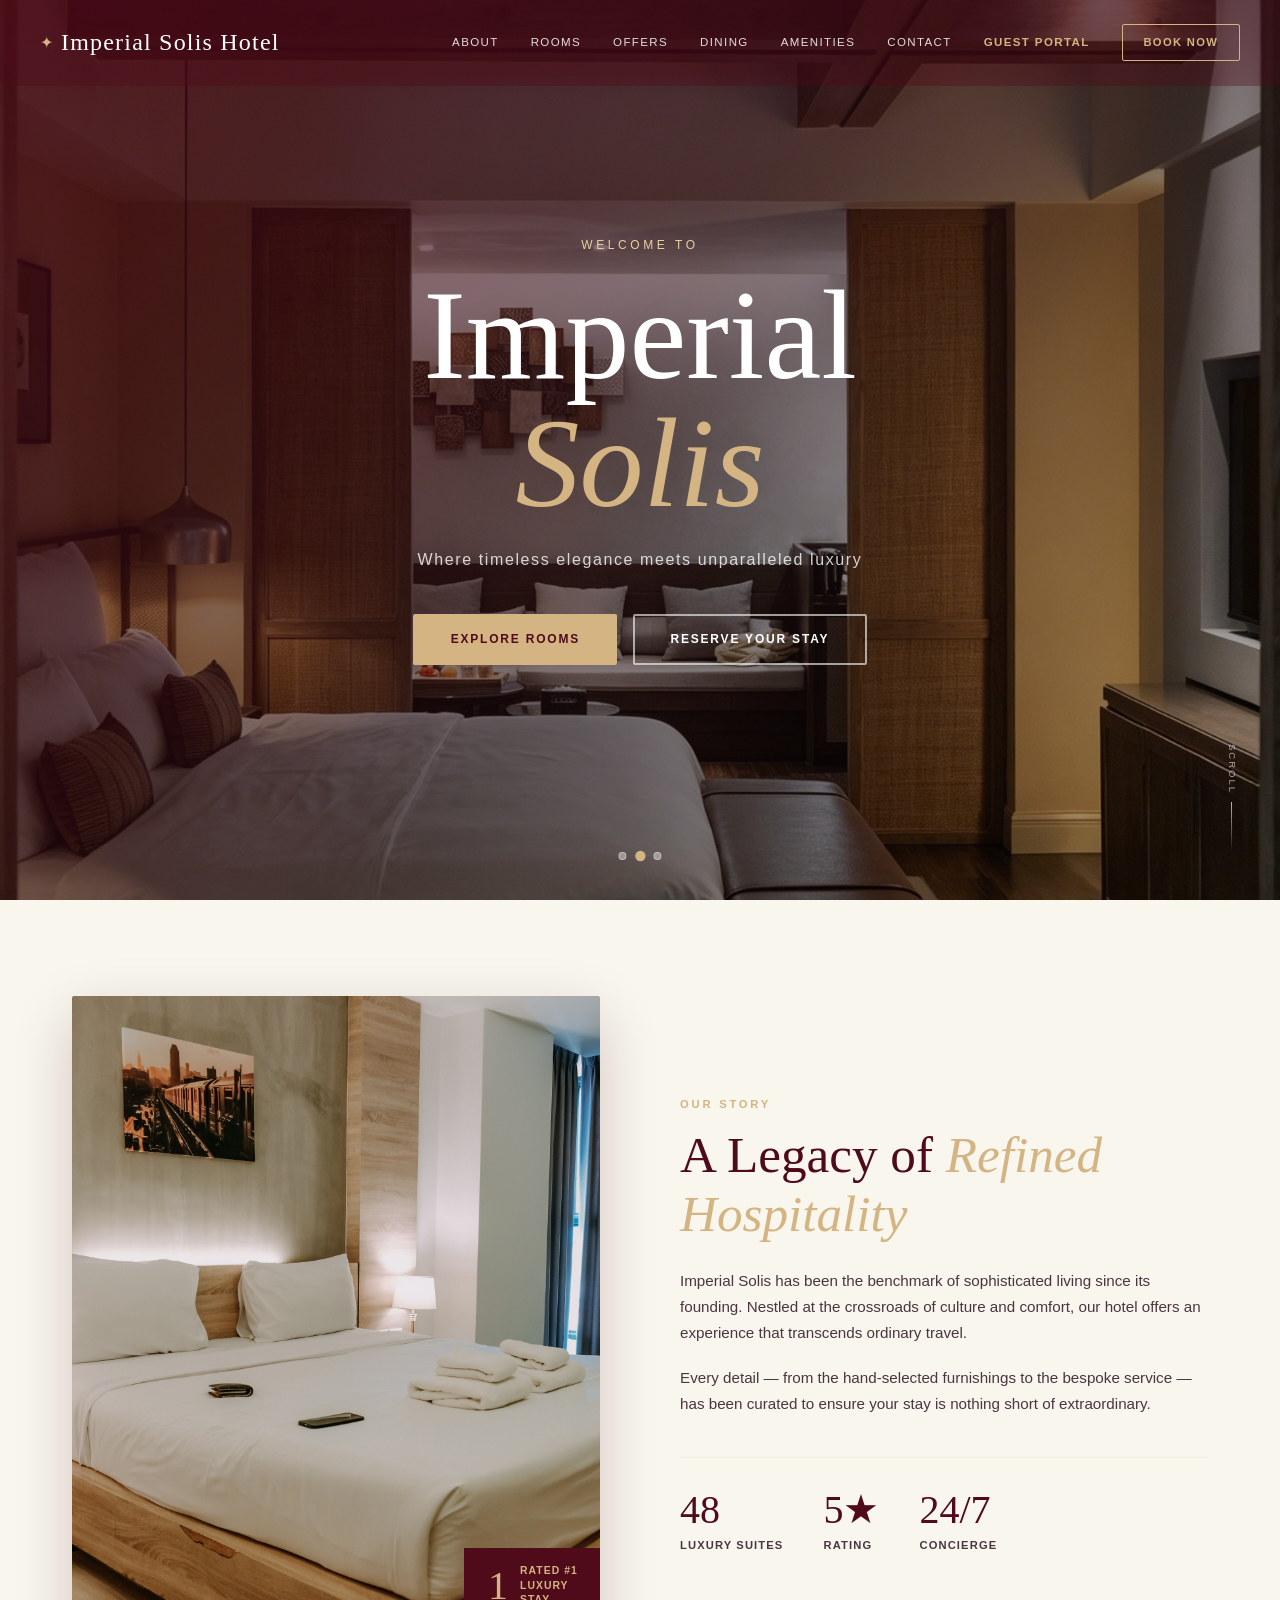
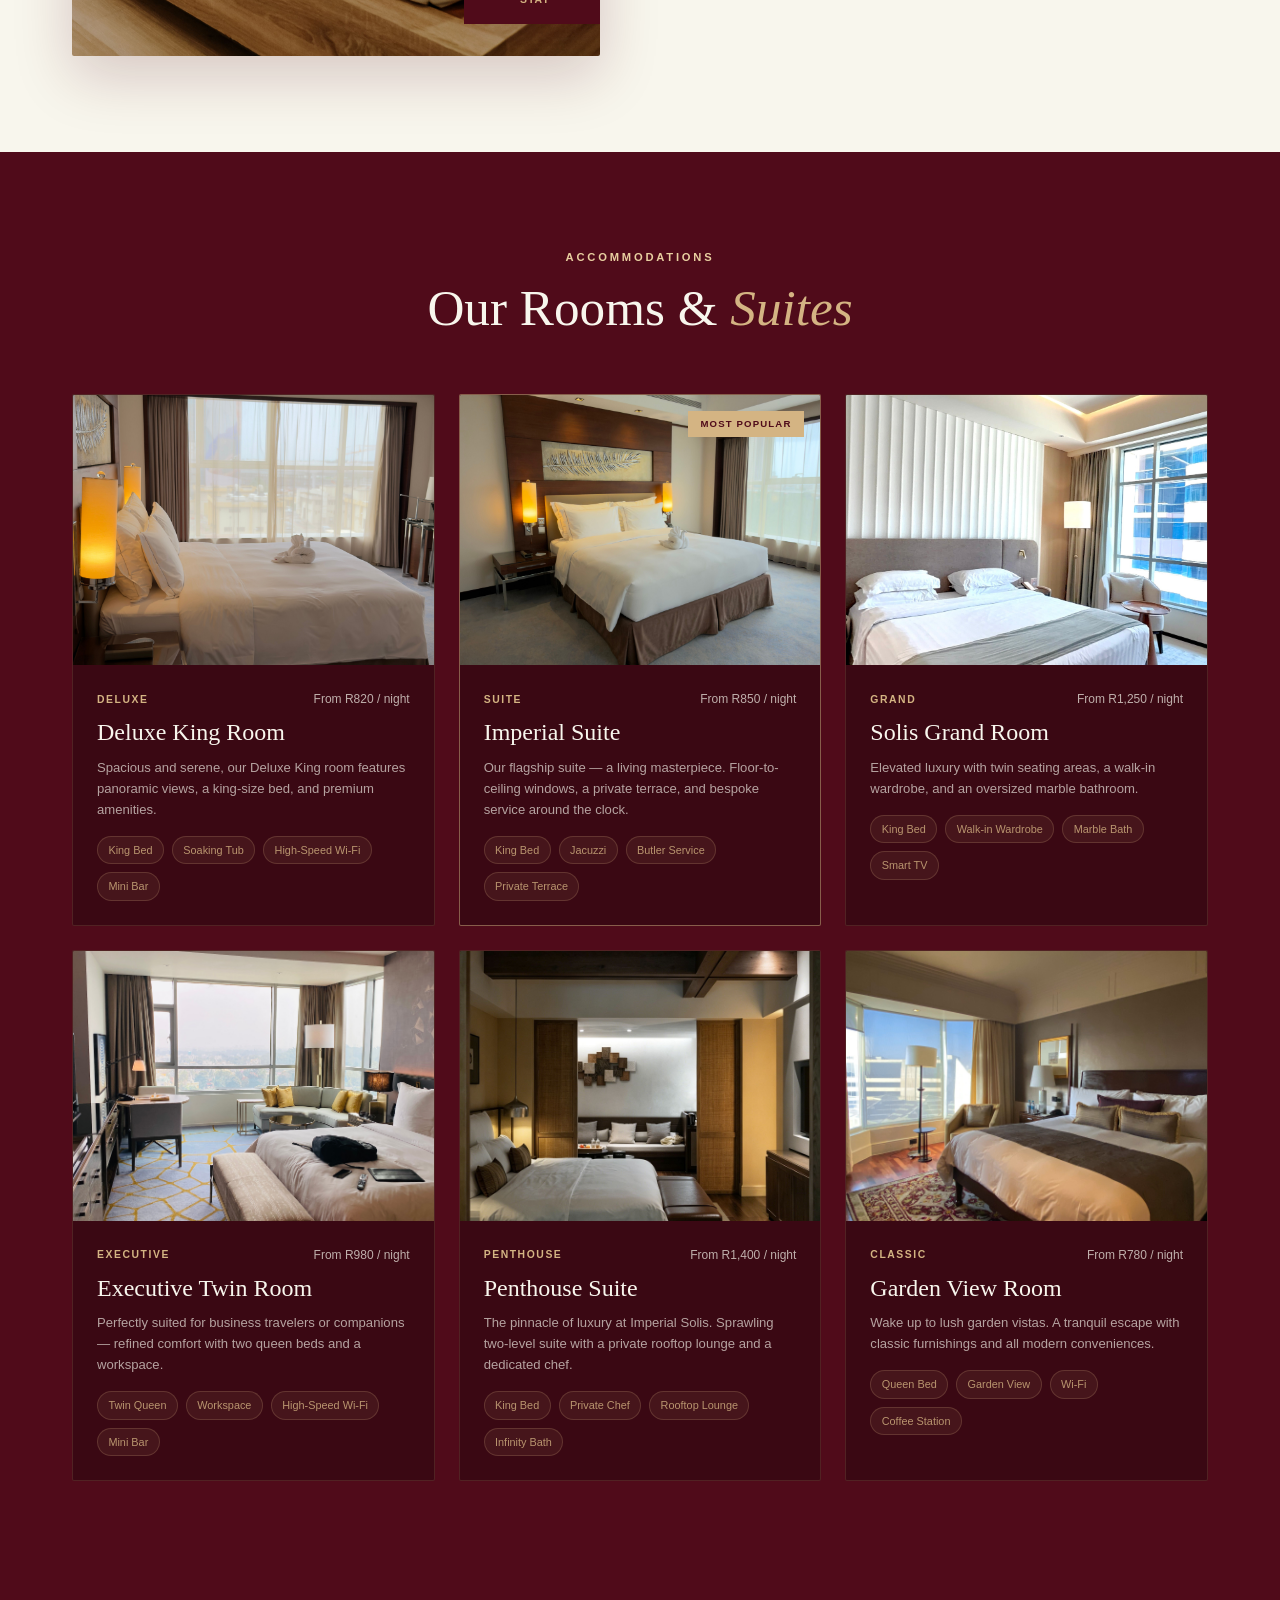
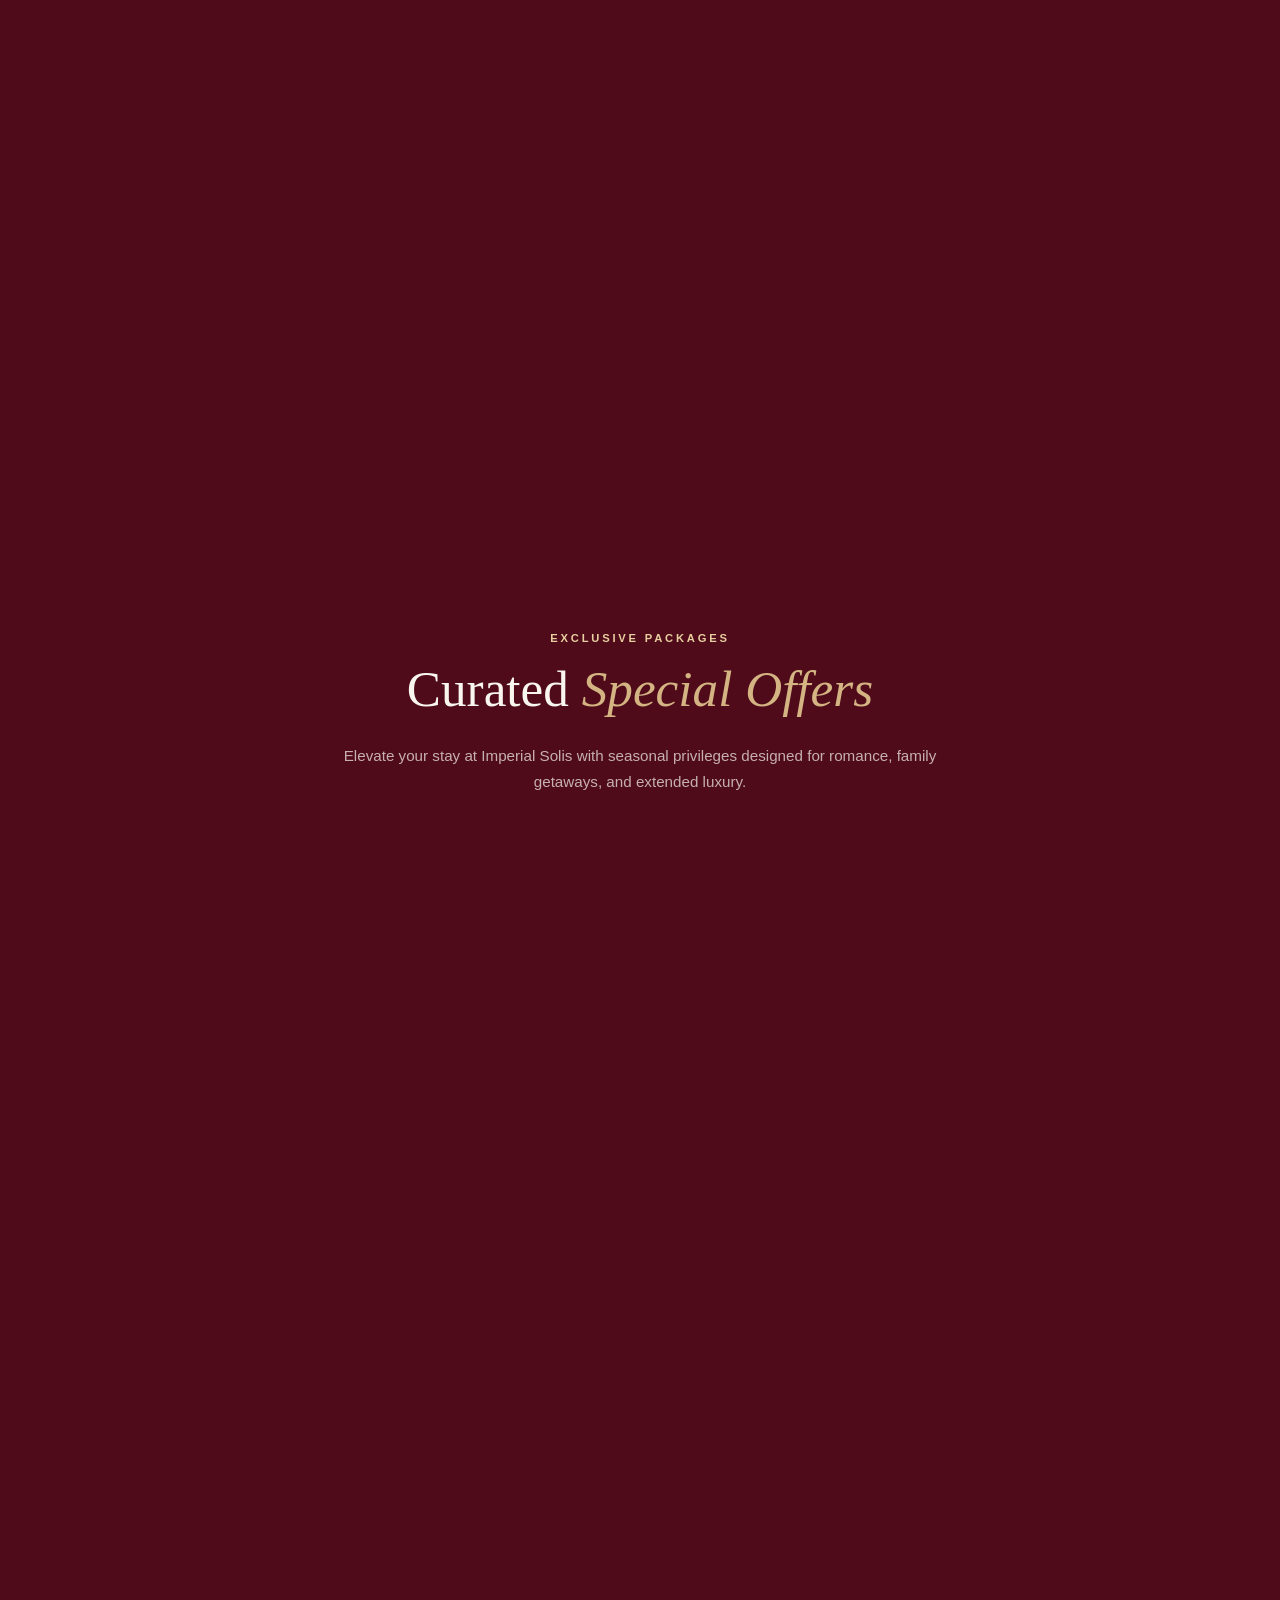
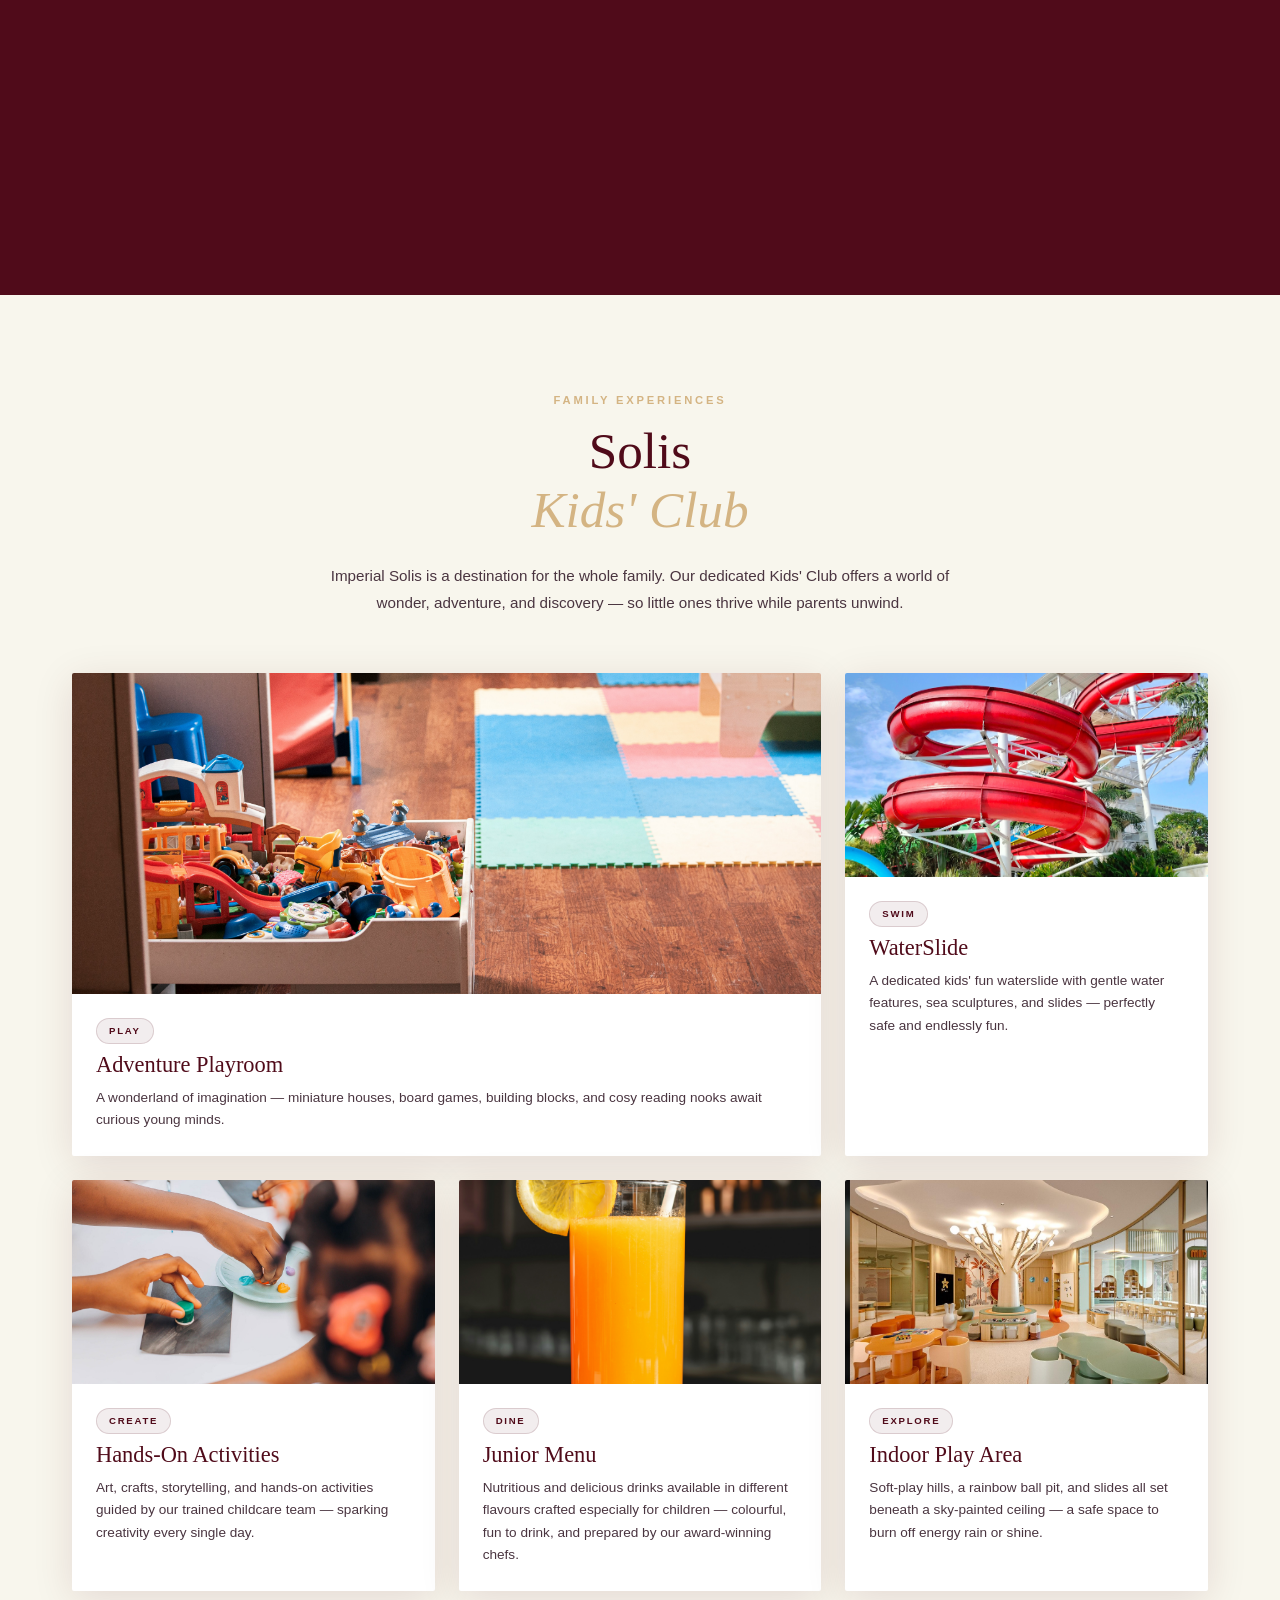
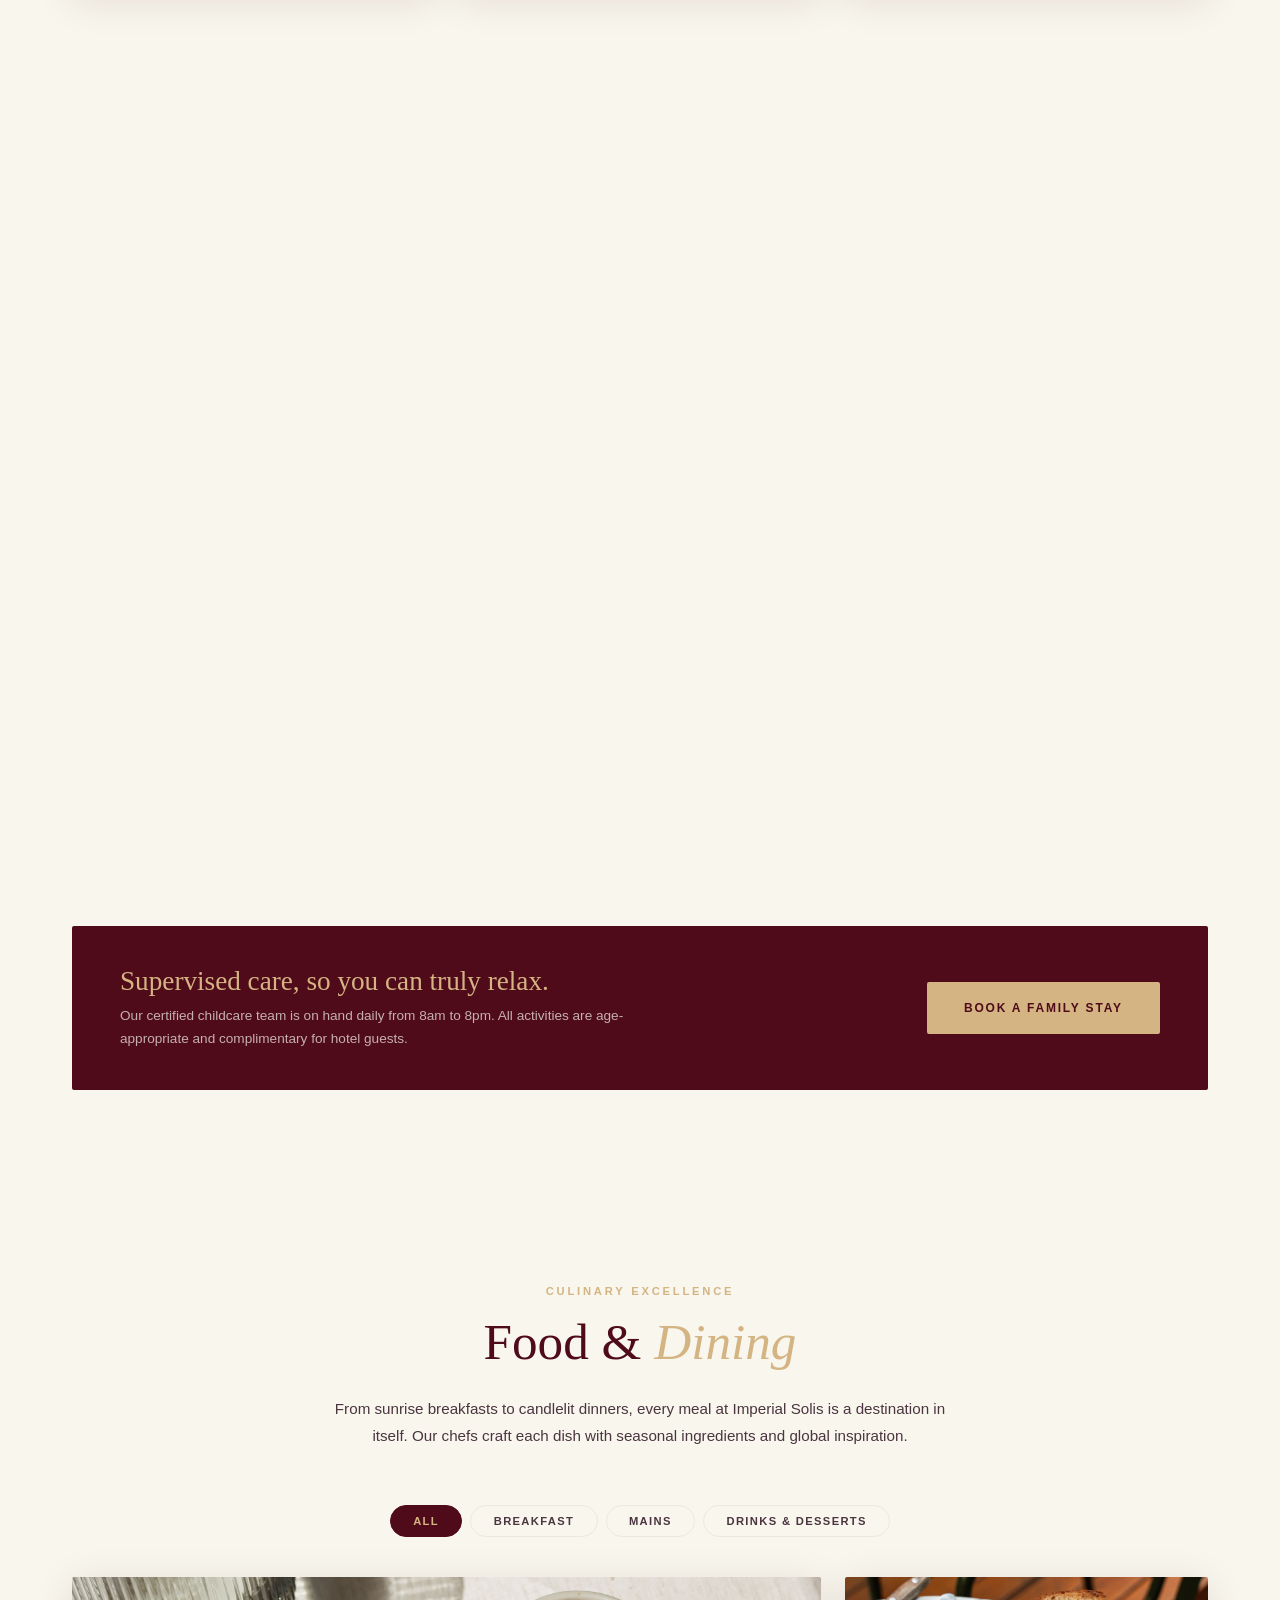
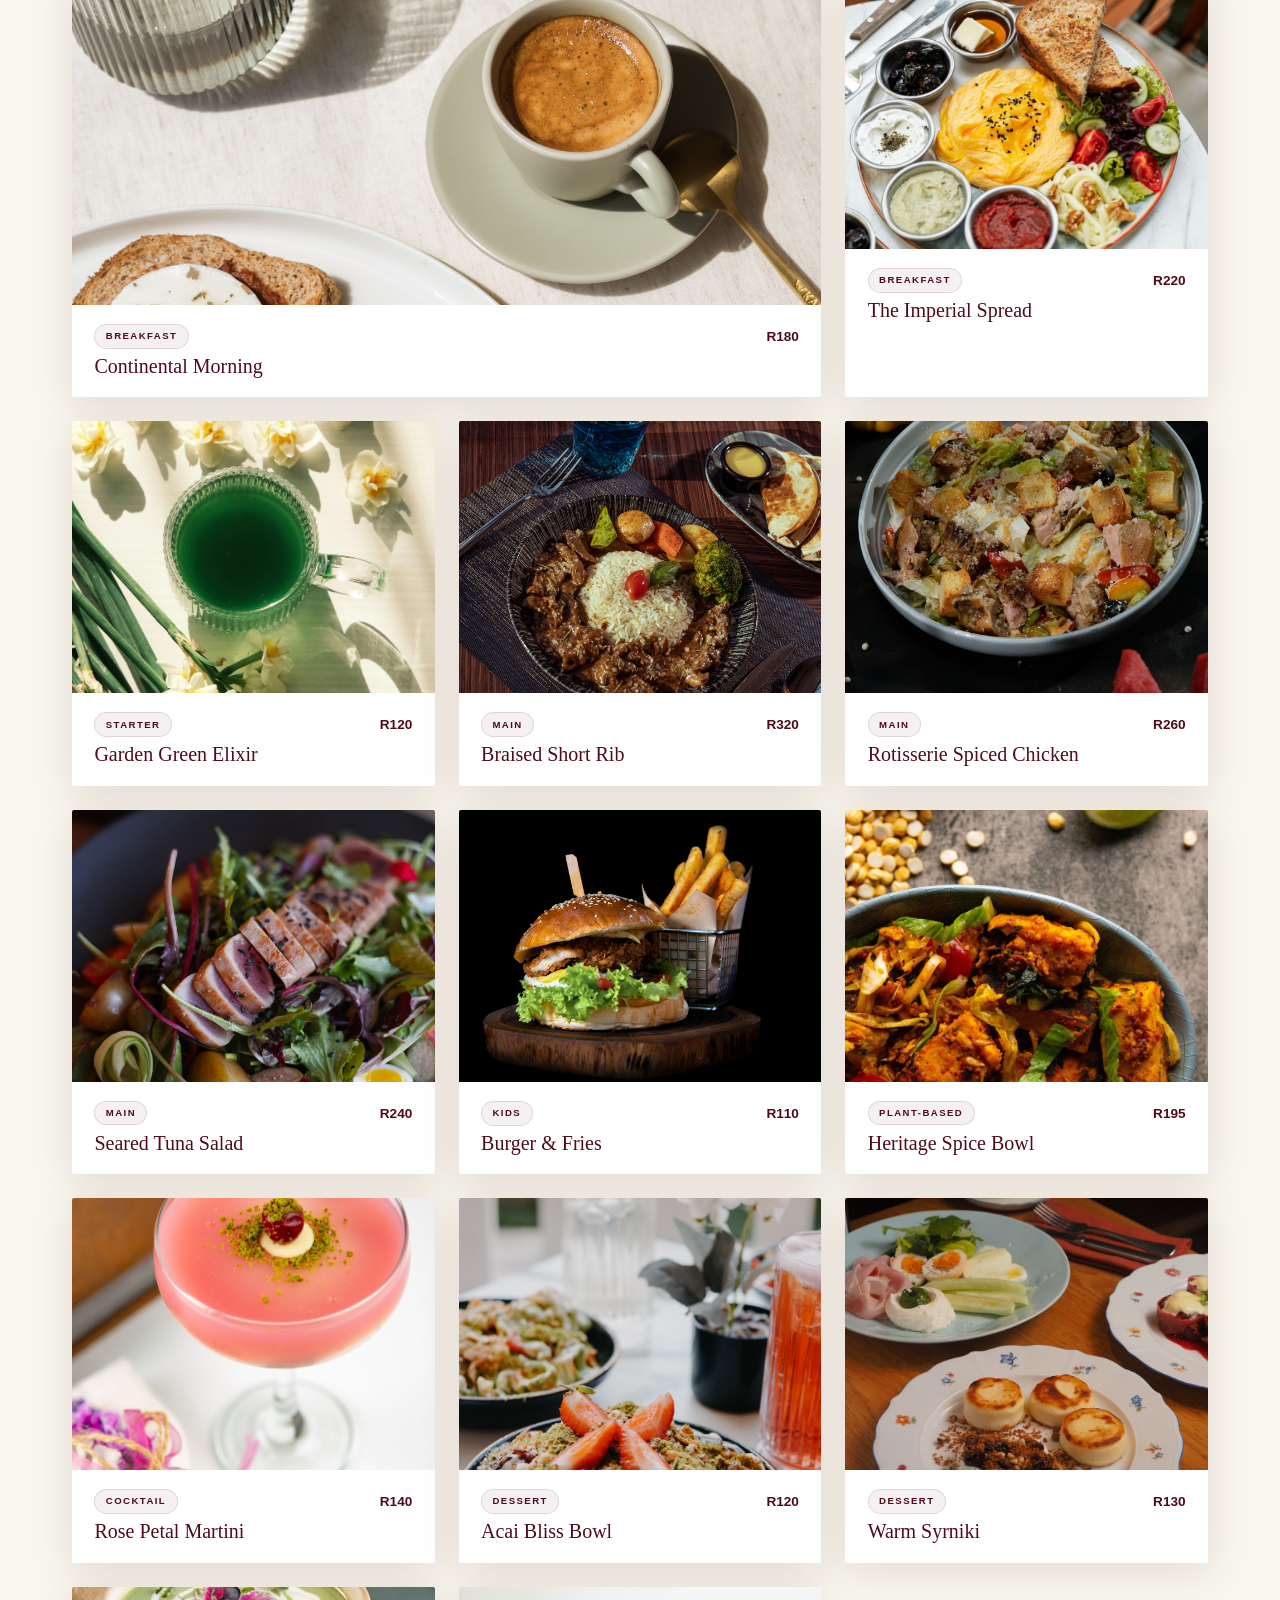
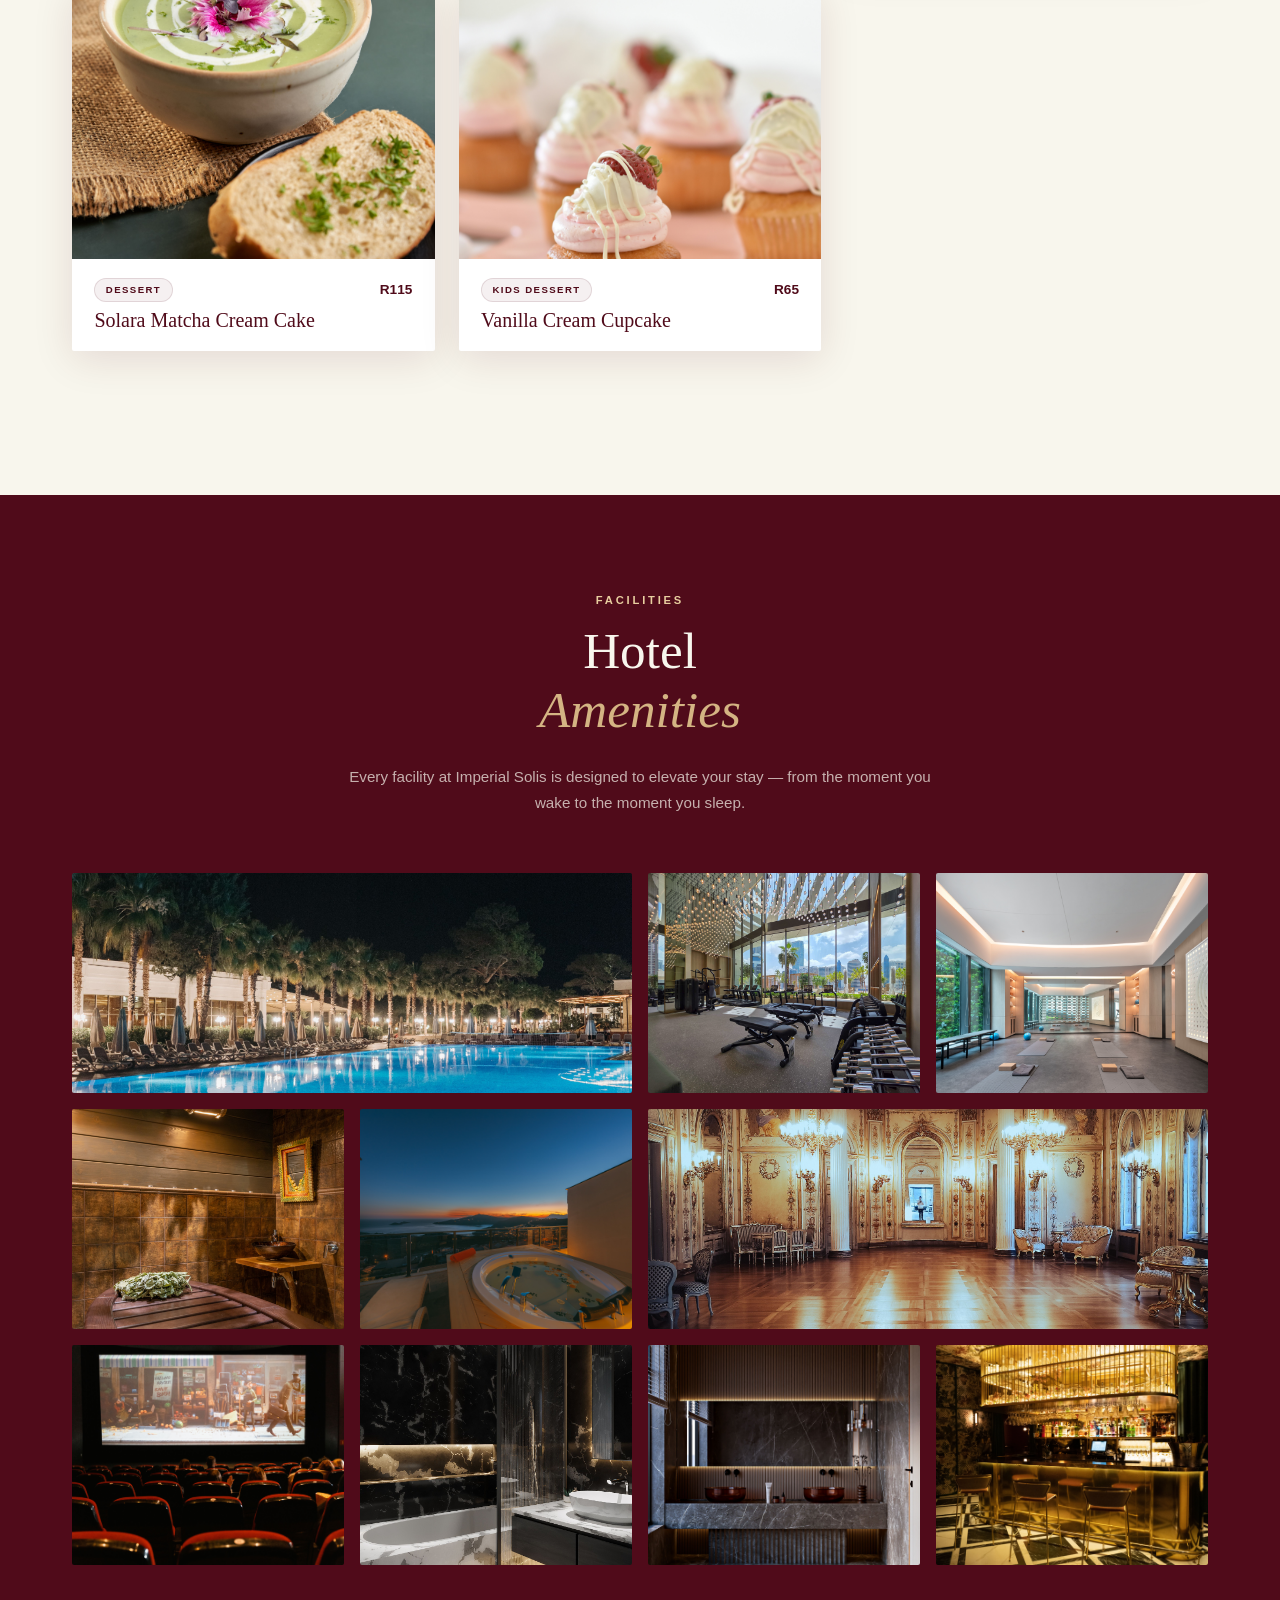
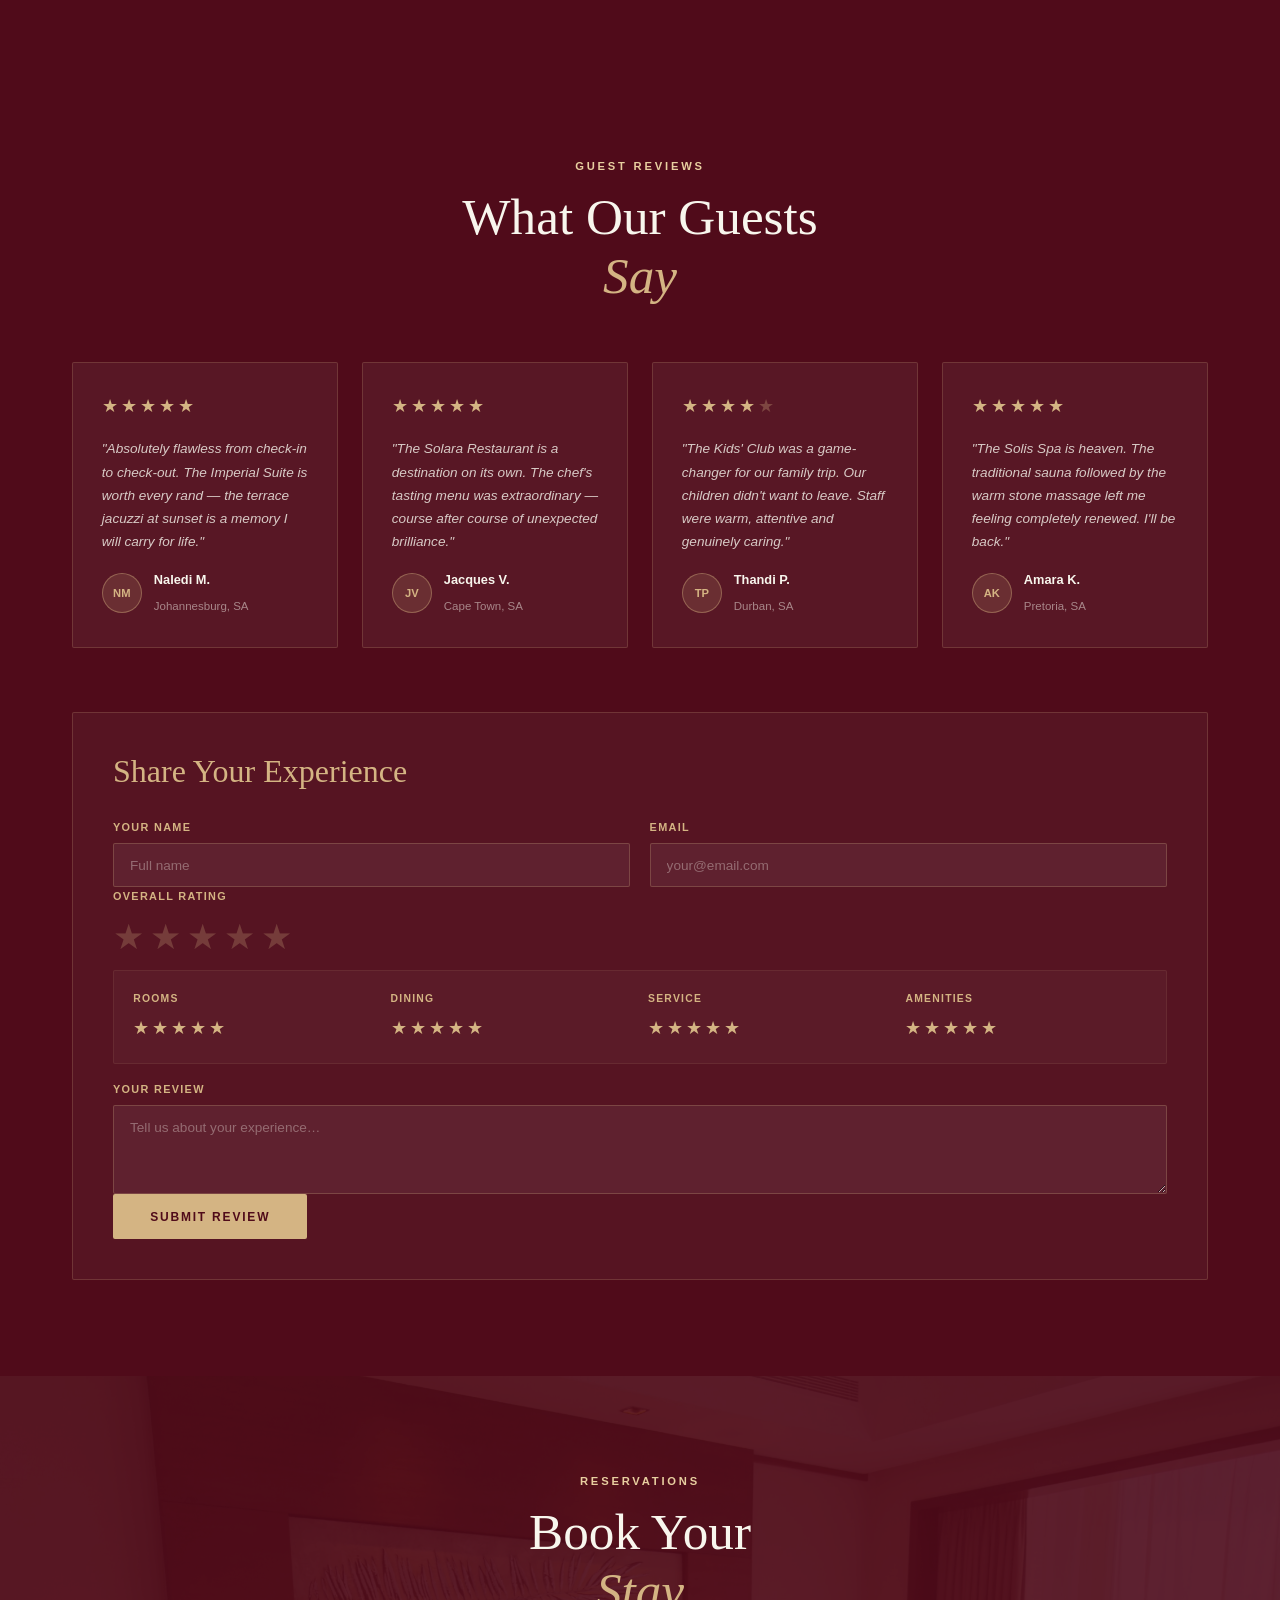
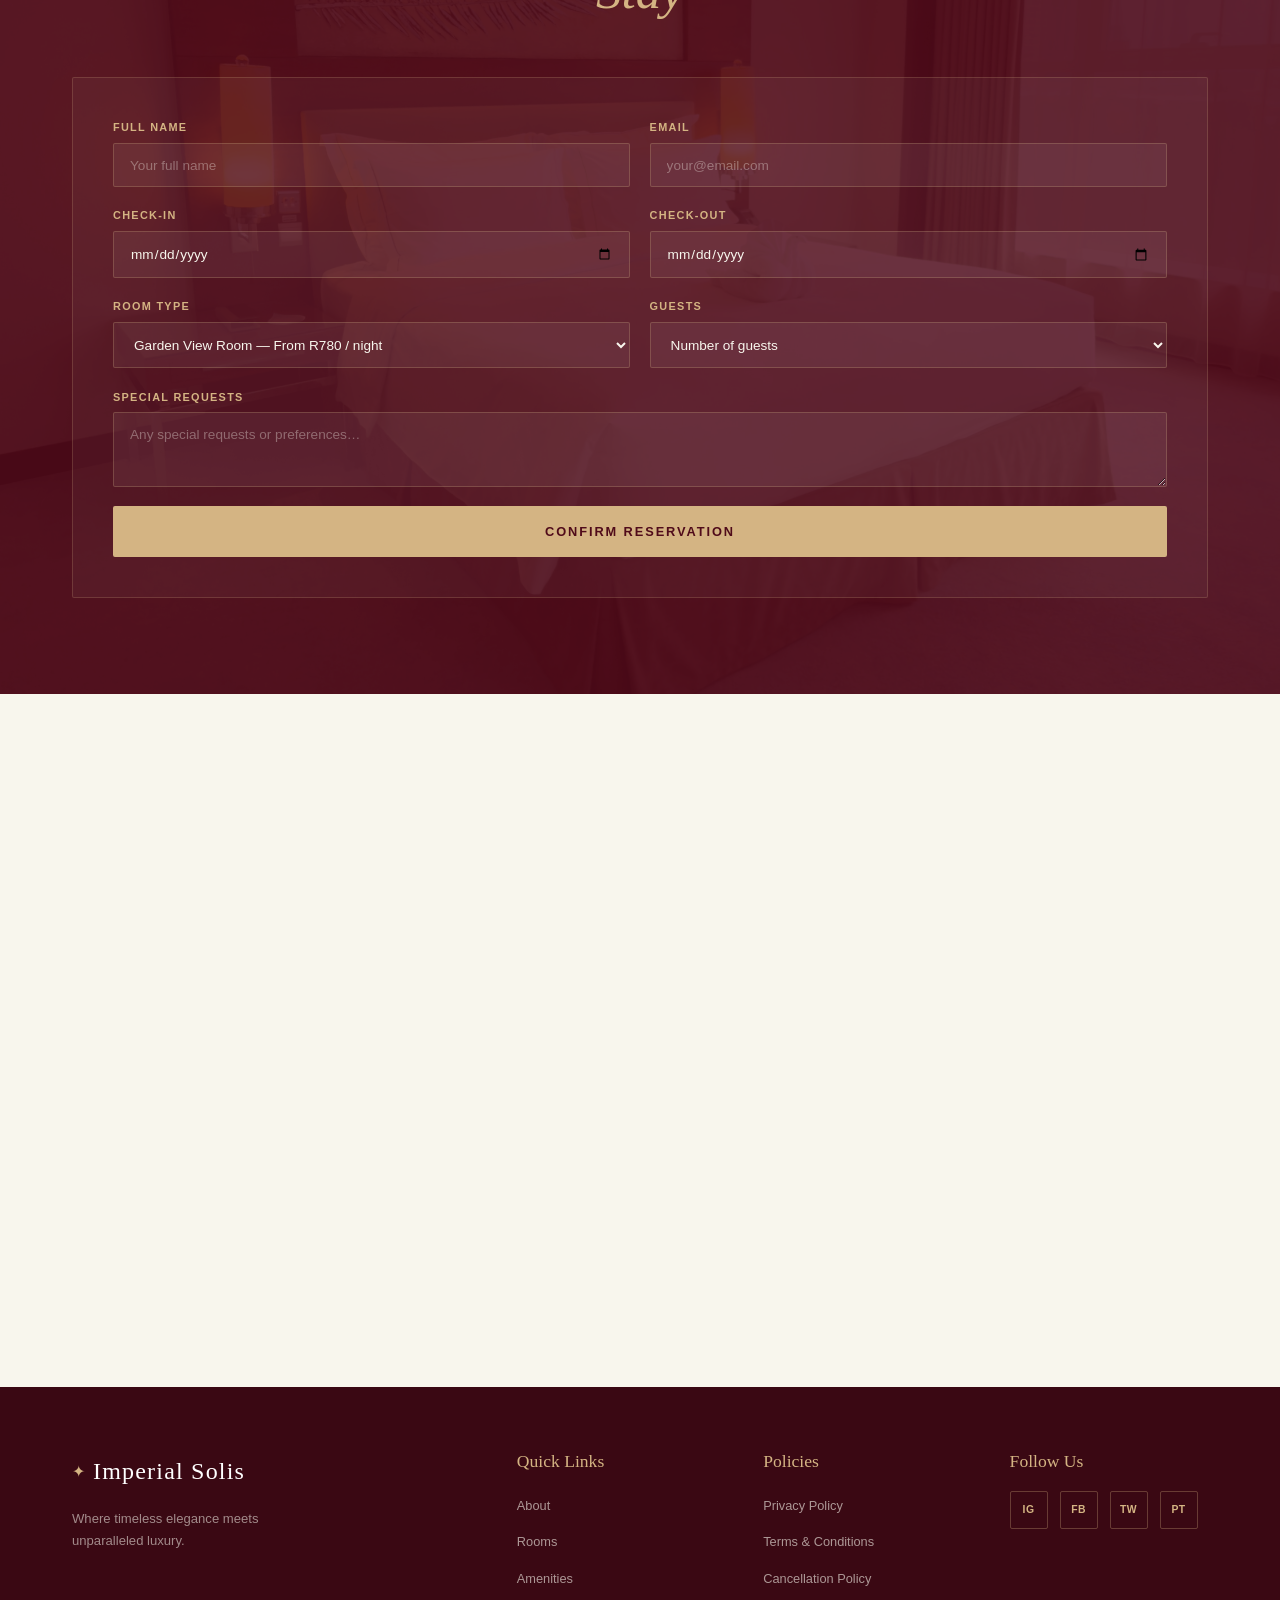
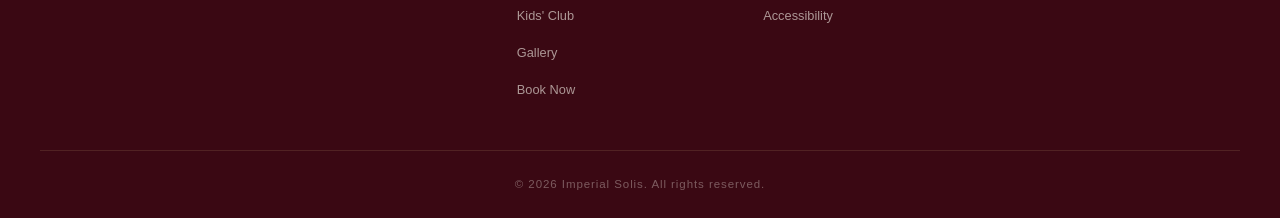
==== commit fe794da1: "Update image source in kids card section" ====
--- a/index.html
+++ b/index.html
@@ -443,7 +443,7 @@
 
          <div class="kids-card">
           <div class="kids-card__img">
-            <img src="pexels-anasrul-muktafi-129685806-15737033.jpg" alt="Kids splash pool" />
+            <img src="pexels-ghanawithophelia-35225461.jpg" alt="Kids splash pool" />
           </div>
           <div class="kids-card__body">
             <span class="kids-tag">Create</span>
